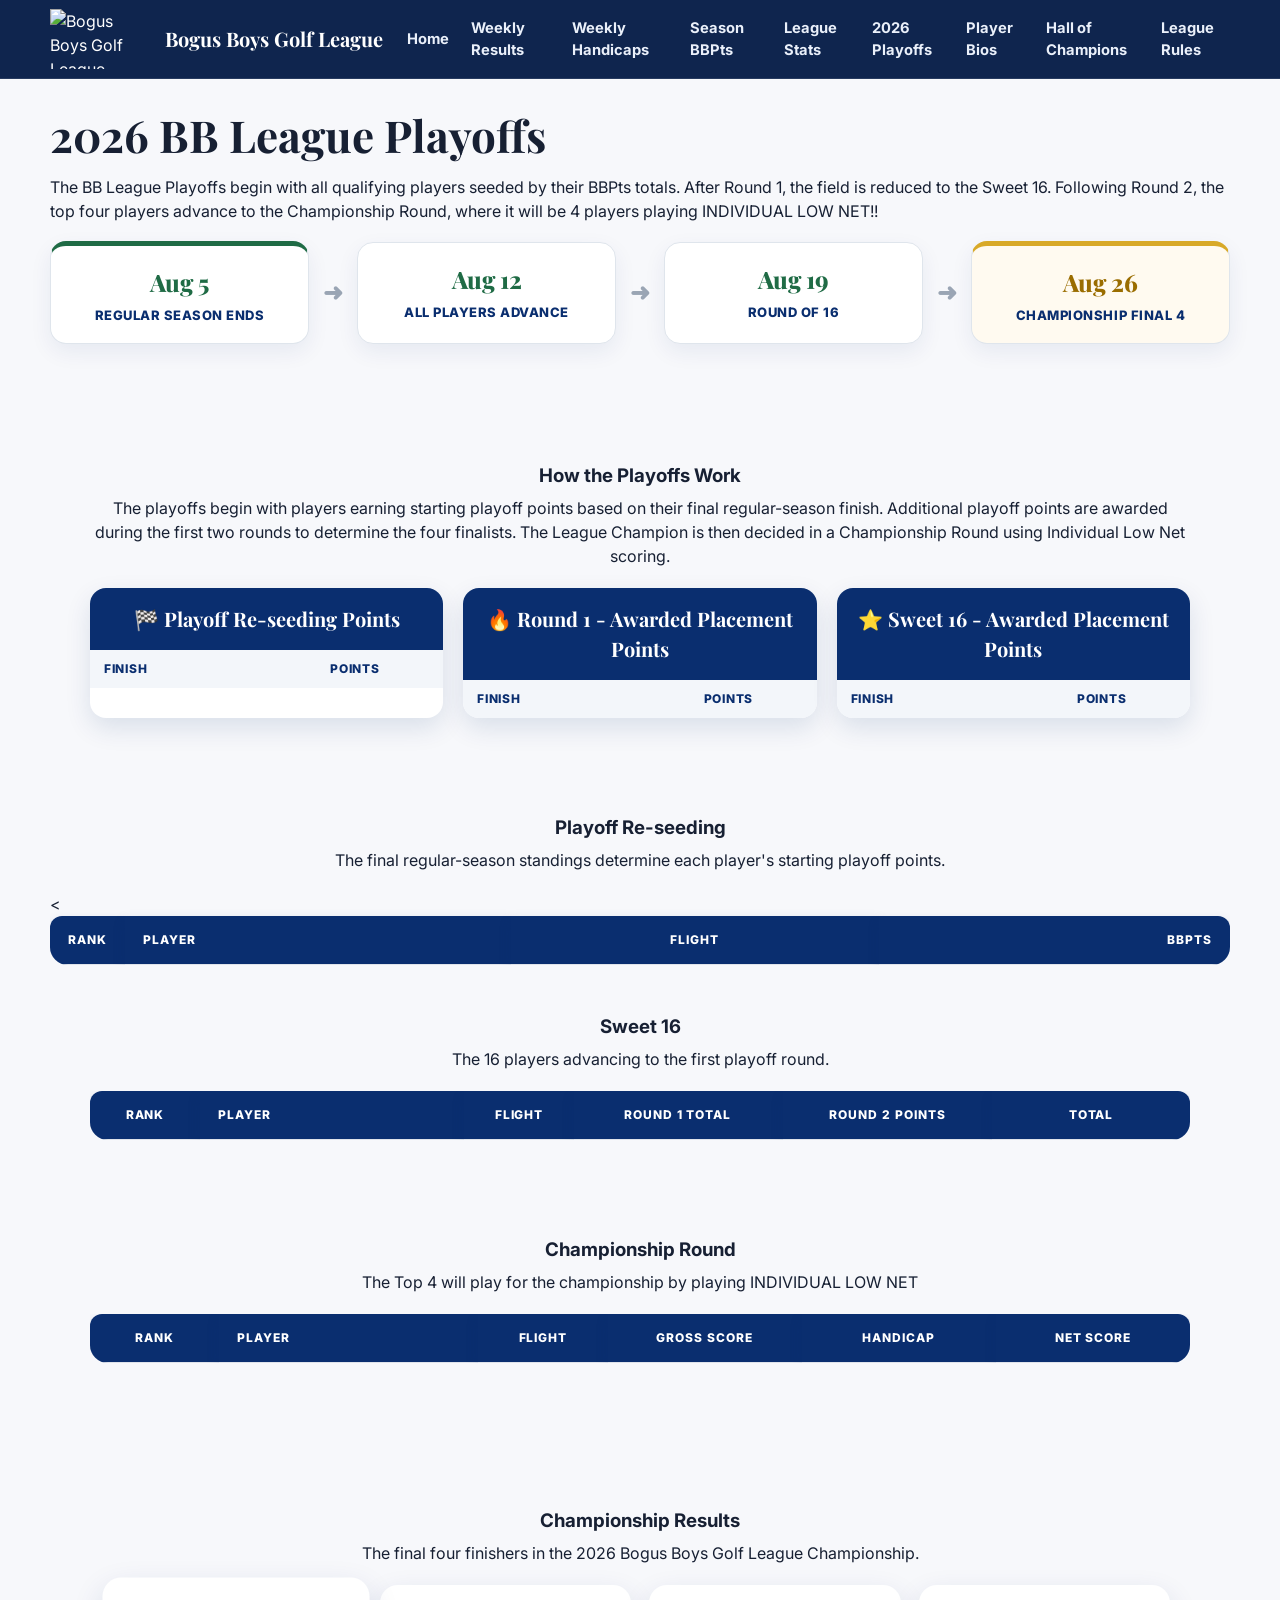
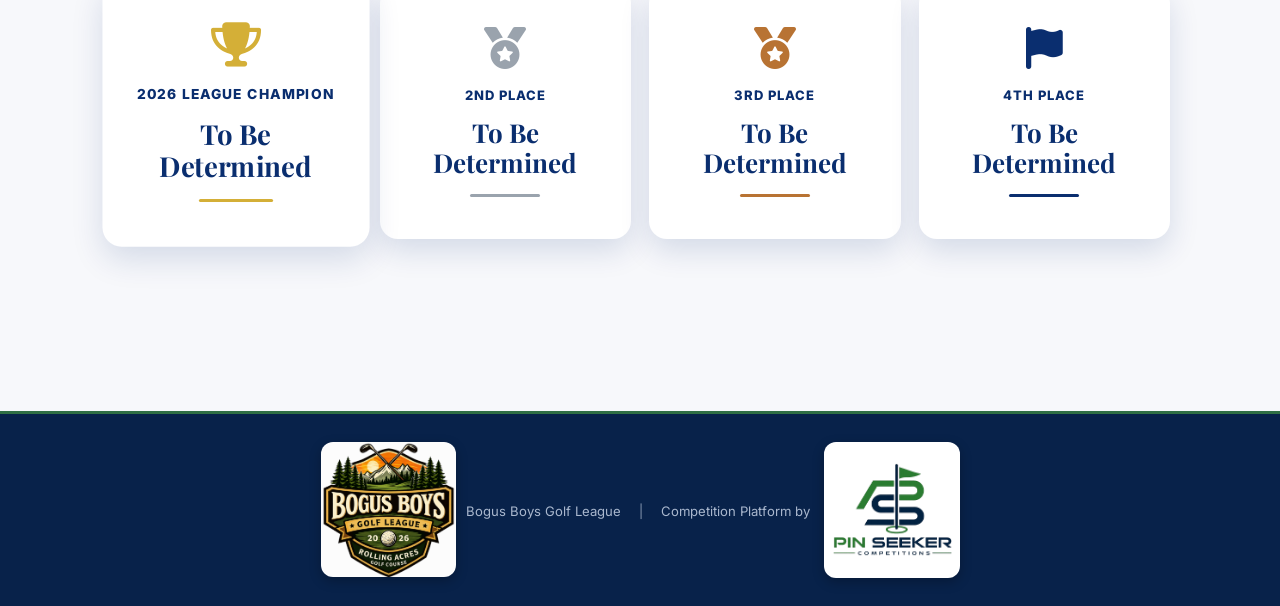
==== playoffs.html @ 564c4c6c "Playoffs page completed" ====
<!DOCTYPE html>
<html lang="en">
<head>
  <meta charset="UTF-8" />
  <meta name="viewport" content="width=device-width, initial-scale=1.0" />
  <meta name="description" content="Bogus Boys Golf League hub powered by Pin Seeker Competitions." />
  <title>Standings | Bogus Boys Golf League</title>
  <link rel="preconnect" href="https://fonts.googleapis.com">
  <link rel="preconnect" href="https://fonts.gstatic.com" crossorigin>
  <link href="https://fonts.googleapis.com/css2?family=Playfair+Display:wght@600;700;800&family=Inter:wght@400;500;600;700;800&display=swap" rel="stylesheet">
  <link rel="stylesheet" href="css/styles.css" />
  <link rel="stylesheet"
href="https://cdnjs.cloudflare.com/ajax/libs/font-awesome/6.7.2/css/all.min.css">
</head>
<body class="playoffs-page">
  <header class="site-header">
    <div class="container header-inner">
      <a class="brand" href="index.html" aria-label="Bogus Boys Golf League home">
  <img src="Images/bb-league-logo.png"
       alt="Bogus Boys Golf League"
       class="brand-logo">

  <span class="brand-name">Bogus Boys Golf League</span>
</a>

      <button class="nav-toggle" id="navToggle" aria-label="Open navigation" aria-expanded="false">
        <span></span><span></span><span></span>
      </button>

       <nav class="main-nav" id="mainNav">
    <a href="index.html">Home</a>
    <a href="weekly-results.html">Weekly Results</a>
    <a href="handicaps.html">Weekly Handicaps</a>
    <a href="standings.html">Season BBPts</a>
    <a href="money-holes.html">League Stats</a>
    <a href="playoffs.html"class="active">2026 Playoffs</a> 
     <a href="players.html">Player Bios</a> 
<a href="hall-of-champions.html">Hall of Champions</a>
<a href="rules.html">League Rules</a>
    
</nav>
    </div>
  </header>

  <main>
    
    <section class="section standings-page" id="standings">
      <div class="container">
        <div class="standings-intro">

    
    <div class="section-heading">
        <div>
            <h2>2026 BB League Playoffs</h2>
<p>
    The BB League Playoffs begin with all qualifying players seeded by their BBPts totals.
    After Round 1, the field is reduced to the Sweet 16. Following Round 2, the top four
    players advance to the Championship Round, where it will be 4 players playing INDIVIDUAL LOW NET!!
</p>
            <div class="playoff-timeline">

    <div class="timeline-step completed">
        <div class="timeline-date">Aug 5</div>
        <div class="timeline-title">Regular Season Ends</div>
    </div>

    <div class="timeline-arrow">➜</div>

    <div class="timeline-step">
        <div class="timeline-date">Aug 12</div>
        <div class="timeline-title">All Players Advance</div>
    </div>

    <div class="timeline-arrow">➜</div>

    <div class="timeline-step">
        <div class="timeline-date">Aug 19</div>
        <div class="timeline-title">Round of 16</div>
    </div>

    <div class="timeline-arrow">➜</div>

    <div class="timeline-step championship">
        <div class="timeline-date">Aug 26</div>
        <div class="timeline-title">Championship Final 4</div>
    </div>

</div>
        </div>


</div>

<div class="standings-summary">

</div>
<section class="section playoff-points-section">
    <div class="section-heading centered-heading">
        <h3>How the Playoffs Work</h3>
<p>
The playoffs begin with players earning starting playoff points based on their final regular-season finish. Additional playoff points are awarded during the first two rounds to determine the four finalists. The League Champion is then decided in a Championship Round using Individual Low Net scoring.
</p>
    </div>

    <div class="playoff-points-grid">

        <div class="playoff-points-card">
           <h4>🏁 Playoff Re-seeding Points</h4>

            <div class="playoff-points-list">
    <div class="playoff-points-list-head">
        <span>Finish</span>
        <span>Points</span>
    </div>

    <div id="reseedPointsTable" class="playoff-points-list-body"></div>
</div>
        </div>

        <div class="playoff-points-card">
            <h4>🔥 Round 1 - Awarded Placement Points</h4>

            <div class="playoff-points-list">
    <div class="playoff-points-list-head">
        <span>Finish</span>
        <span>Points</span>
    </div>

    <div id="round1PointsTable" class="playoff-points-list-body"></div>
</div>
        </div>

        <div class="playoff-points-card">
            <h4>⭐ Sweet 16 - Awarded Placement Points</h4>

            <div class="playoff-points-list">
    <div class="playoff-points-list-head">
        <span>Finish</span>
        <span>Points</span>
    </div>

    <div id="round2PointsTable" class="playoff-points-list-body"></div>
</div>
        </div>

    </div>
</section>
<div class="section-heading centered-heading">
    <h3>Playoff Re-seeding</h3>
    <p>The final regular-season standings determine each player's starting playoff points.</p>
</div>

<div class="standings-panel">
    <div class="table-wrap">
        <table>
            <thead>
                <<tr>
    <th>Rank</th>
    <th>Player</th>
    <th>Flight</th>
    <th class="text-right">BBPts</th>
</tr>
            </thead>
            <tbody id="playoffSeedingTable"></tbody>
        </table>
    </div>
</div>



<section class="section playoff-round">
    <div class="section-heading centered-heading">
        <h3>Sweet 16</h3>
    <p>The 16 players advancing to the first playoff round.</p>
</div>

    <div class="standings-panel">
    <div class="table-wrap">
        <table class="sweet16-table">
    <colgroup>
        <col class="sweet-rank">
        <col class="sweet-player">
        <col class="sweet-flight">
        <col class="sweet-round1">
        <col class="sweet-round2">
        <col class="sweet-total">
    </colgroup>

    <thead>
        <tr>
            <th>Rank</th>
            <th>Player</th>
            <th>Flight</th>
            <th>Round 1 Total</th>
            <th>Round 2 Points</th>
            <th>Total</th>
        </tr>
    </thead>

    <tbody id="top16Table"></tbody>
</table>
    </div>
</div>
</section>

<section class="section playoff-round">
    <div class="section-heading centered-heading">
        <h3>Championship Round</h3>
        <p>The Top 4 will play for the championship by playing INDIVIDUAL LOW NET</p>
    </div>

    <div class="standings-panel">
        <div class="table-wrap">
            <table class="championship-table">
    <colgroup>
        <col class="champ-rank">
        <col class="champ-player">
        <col class="champ-flight">
        <col class="champ-gross">
        <col class="champ-handicap">
        <col class="champ-net">
    </colgroup>

    <thead>
        <tr>
            <th>Rank</th>
            <th>Player</th>
            <th>Flight</th>
            <th>Gross Score</th>
            <th>Handicap</th>
            <th>Net Score</th>
        </tr>
    </thead>

    <tbody id="championshipTable"></tbody>
</table>
        </div>
    </div>
</section>
<section class="section playoff-round">
    <div class="section-heading">

<section class="section playoff-round">
    <div class="section-heading centered-heading">
        <h3>Championship Results</h3>
        <p>The final four finishers in the 2026 Bogus Boys Golf League Championship.</p>
    </div>

    <div class="championship-results-grid">

        <div class="placement-card placement-champion">
            <div class="placement-icon">
                <i class="fa-solid fa-trophy"></i>
            </div>

            <div class="placement-label">
                2026 League Champion
            </div>

            <div class="placement-name" id="playoffChampionName">
                To Be Determined
            </div>

            <div class="placement-line"></div>
        </div>

        <div class="placement-card placement-second">
            <div class="placement-icon">
                <i class="fa-solid fa-medal"></i>
            </div>

            <div class="placement-label">
                2nd Place
            </div>

            <div class="placement-name" id="playoffSecondName">
                To Be Determined
            </div>

            <div class="placement-line"></div>
        </div>

        <div class="placement-card placement-third">
            <div class="placement-icon">
                <i class="fa-solid fa-medal"></i>
            </div>

            <div class="placement-label">
                3rd Place
            </div>

            <div class="placement-name" id="playoffThirdName">
                To Be Determined
            </div>

            <div class="placement-line"></div>
        </div>

        <div class="placement-card placement-fourth">
            <div class="placement-icon">
                <i class="fa-solid fa-flag"></i>
            </div>

            <div class="placement-label">
                4th Place
            </div>

            <div class="placement-name" id="playoffFourthName">
                To Be Determined
            </div>

            <div class="placement-line"></div>
        </div>

    </div>
</section>
</section>
    </main>
    
<footer class="site-footer">
    <div class="container footer-inner">

        <div class="footer-center">

            <img src="images/bb-league-logo.png"
                 alt="Bogus Boys Golf League"
                 class="footer-logo">

            <span class="footer-league-name">
    Bogus Boys Golf League
</span>

<span class="footer-separator">|</span>

<span class="footer-divider">
    Competition Platform by
</span>

            <div class="footer-psc-badge">
    <img src="images/psc-logo1.png"
         alt="Pin Seeker Competitions"
         class="footer-psc-logo">
</div>

        </div>

    </div>
</footer>

  <script src="js/config.js"></script>
  <script src="js/app.js"></script>
</body>
</html>
---- css/styles.css ----
:root{
  --navy:#0A2E6F;
  --navy-dark:#061d47;
  --green:#2f6f44;
  --green-light:#dfeee4;
  --cream:#f5f2e9;
  --white:#ffffff;
  --text:#172033;
  --muted:#6d7482;
  --line:#dfe3ea;
  --shadow:0 18px 45px rgba(6,29,71,.12);
  --radius:18px;
}

*{box-sizing:border-box}
html{scroll-behavior:smooth}
body{
  margin:0;
  font-family:"Inter",sans-serif;
  color:var(--text);
  background:#f7f8fb;
  line-height:1.5;
}
a{text-decoration:none;color:inherit}
button{font:inherit}
.container{width:min(1180px,calc(100% - 36px));margin:0 auto}

.site-header{
  position:sticky;
  top:0;
  z-index:1000;
  background:rgba(6,29,71,.96);
  backdrop-filter:blur(12px);
  color:white;
  border-bottom:1px solid rgba(255,255,255,.1);
}
.header-inner{
  min-height:78px;
  display:flex;
  align-items:center;
  justify-content:space-between;
  gap:24px;
}
.brand{display:flex;align-items:center;gap:13px}
.brand-mark{
  width:48px;height:48px;border-radius:50%;
  display:grid;place-items:center;
  background:var(--green);
  border:2px solid rgba(255,255,255,.7);
  font-family:"Playfair Display",serif;
  font-weight:800;
  letter-spacing:.5px;
}
.brand-kicker,.brand-name{display:block}
.brand-kicker{font-size:.68rem;text-transform:uppercase;letter-spacing:.14em;color:#c9d4e7}
.brand-name{font-family:"Playfair Display",serif;font-size:1.2rem;font-weight:800}
.main-nav{display:flex;align-items:center;gap:22px;font-size:.92rem;font-weight:700}
.main-nav a{color:#eaf0fa;transition:.2s}
.main-nav a:hover{color:#8fc49e}
.nav-toggle{display:none;background:none;border:0;padding:8px}
.nav-toggle span{display:block;width:26px;height:2px;background:white;margin:5px 0}

.hero{
  color:white;
  background:
    radial-gradient(circle at top right, rgba(47,111,68,.45), transparent 34%),
    linear-gradient(135deg,var(--navy-dark),var(--navy));
  padding:55px 0 45px;
}
.hero-grid{
    display:flex;
    justify-content:center;
    align-items:center;
}

.hero-grid > *{
    width:100%;
    max-width:1200px;
}

.eyebrow{
  display:inline-block;
  color:#4d8a61;
  font-size:.76rem;
  text-transform:uppercase;
  letter-spacing:.16em;
  font-weight:800;
  margin-bottom:10px;
}
.hero .eyebrow{color:#a7d3b3}
.hero h1,.section-heading h2,.story-grid h2{
  font-family:"Playfair Display",serif;
  margin:0;
  line-height:1.06;
}
.hero h1{
    font-size:clamp(2.7rem,5vw,5rem);
    max-width:none;
    text-align:center;
}
.hero-subtitle{
    margin-top:12px;
    font-size:1.3rem;
    font-weight:500;
    color:rgba(255,255,255,.9);
}
.hero-copy{
    font-size:1.08rem;
    color:#dfe7f4;
    max-width:none;
width:100%;
    margin:24px auto 30px;
    text-align:center;
}
.hero-actions{display:flex;gap:14px;flex-wrap:wrap}
.btn{
  display:inline-flex;align-items:center;justify-content:center;
  min-height:48px;padding:0 22px;border-radius:999px;
  font-weight:800;
}
.btn-primary{background:var(--green);color:white}
.btn-secondary{border:1px solid rgba(255,255,255,.35);color:white}

.next-event-card{
  background:white;
  color:var(--text);
  padding:28px;
  border-radius:var(--radius);
  box-shadow:var(--shadow);
}
.card-label{font-size:.73rem;text-transform:uppercase;letter-spacing:.14em;color:var(--green);font-weight:800}
.next-event-card h2{font-family:"Playfair Display",serif;font-size:1.8rem;margin:8px 0 20px}
.event-meta{display:grid;grid-template-columns:repeat(3,1fr);gap:12px}
.event-meta div{padding:13px;border-radius:12px;background:#f3f6fa}
.event-meta span,.event-meta strong{display:block}
.event-meta span{font-size:.7rem;text-transform:uppercase;color:var(--muted);letter-spacing:.08em}
.event-meta strong{font-size:.95rem;margin-top:4px}
.countdown{margin-top:18px;padding-top:18px;border-top:1px solid var(--line);color:var(--muted);font-size:.9rem}

.quick-links{margin-top:-30px;position:relative;z-index:2}
.quick-grid{display:grid;grid-template-columns:repeat(4,1fr);gap:18px}
.quick-card{
  background:white;padding:24px;border-radius:16px;box-shadow:var(--shadow);
  border:1px solid #eef1f5;transition:.2s
}
.quick-card:hover{transform:translateY(-4px)}
.quick-number{color:var(--green);font-weight:800;font-size:.76rem;letter-spacing:.12em}
.quick-card h3{font-family:"Playfair Display",serif;font-size:1.35rem;margin:8px 0}
.quick-card p{color:var(--muted);font-size:.9rem;margin:0}

.section{padding:48px 0}
.section.alt{background:var(--cream)}
.section-heading{
  display:flex;justify-content:space-between;align-items:flex-end;
  gap:24px;margin-bottom:24px
}
.section-heading h2,.story-grid h2{
    font-size:2.75rem;
    line-height:1.1;
    margin:8px 0 0;
}
.status-pill{
  display:inline-flex;padding:8px 12px;border-radius:999px;
  background:var(--green-light);color:var(--green);
  font-size:.75rem;font-weight:800;text-transform:uppercase;letter-spacing:.07em
}
.panel{
  background:white;border-radius:var(--radius);box-shadow:var(--shadow);
  border:1px solid #ebedf2;overflow:hidden
}
.table-wrap{overflow-x:auto}
table{width:100%;border-collapse:collapse;min-width:650px}
th,td{padding:16px 18px;text-align:left;border-bottom:1px solid var(--line)}
th{font-size:.72rem;text-transform:uppercase;letter-spacing:.1em;color:var(--muted);background:#f7f9fc}
td{font-size:.94rem}
tbody tr:last-child td{border-bottom:0}
.badge{display:inline-flex;padding:6px 9px;border-radius:999px;font-size:.72rem;font-weight:800}
.badge.yes{background:#e2f2e7;color:#23663a}
.badge.no{background:#f6e7e7;color:#a23b3b}
.badge.waiting{background:#f4efd9;color:#8a6b10}

.pairings-grid{display:grid;grid-template-columns:repeat(3,1fr);gap:20px}
.pairing-card{
  background:white;padding:22px;border-radius:16px;box-shadow:var(--shadow);
  border-top:5px solid var(--navy)
}
.pairing-card h3{
    font-family:"Playfair Display",serif;
    margin:0 0 16px;
    font-size:1.35rem;
    color:var(--green);
    padding-bottom:10px;
    border-bottom:3px solid var(--green);
}
.player-list{list-style:none;padding:0;margin:0}
.player-list li{
    padding:12px 0;
    border-bottom:1px solid var(--line);
    display:flex;
    justify-content:space-between;
    align-items:center;
    gap:16px;
}
.player-list li:last-child{border-bottom:0}
.player-list span{color:var(--muted);font-size:.83rem}

.results-grid{
    display:grid;
    grid-template-columns:repeat(2, minmax(0, 1fr));
    gap:24px;
    width:100%;
}
.result-card{background:white;padding:22px;width:100%;border-radius:16px;border:1px solid #ebedf2;box-shadow:var(--shadow)}
.result-type{
    display:inline-block;
    font-size:1rem;
    text-transform:uppercase;
    letter-spacing:.08em;
    color:var(--green);
    font-weight:800;
    margin-bottom:18px;
    position:relative;
}

.result-type::after{
    content:"";
    display:block;
    width:55px;
    height:3px;
    background:var(--green);
    border-radius:2px;
    margin-top:8px;
}
.result-card h3{font-family:"Playfair Display",serif;margin:9px 0 6px;font-size:1.4rem}
.result-card p{margin:0;color:var(--muted);font-size:.9rem}

.tabs{display:flex;gap:8px;flex-wrap:wrap}
.tab{
  border:1px solid var(--line);background:white;border-radius:999px;
  padding:9px 14px;font-size:.8rem;font-weight:800;cursor:pointer
}
.tab.active{background:var(--navy);color:white;border-color:var(--navy)}

.stats-grid{display:grid;grid-template-columns:repeat(4,1fr);gap:18px}
.stat-card{
  background:white;padding:22px;border-radius:16px;box-shadow:var(--shadow);
  border:1px solid #ebedf2
}
.stat-card span{font-size:.72rem;text-transform:uppercase;letter-spacing:.1em;color:var(--muted);font-weight:800}
.stat-card strong{display:block;font-family:"Playfair Display",serif;font-size:2rem;color:var(--navy);margin:8px 0 4px}
.stat-card p{margin:0;color:var(--muted);font-size:.86rem}

.league-story{
    padding:100px 0;
    background:linear-gradient(135deg,var(--navy-dark),var(--navy));
    color:white;
    border-top:1px solid rgba(255,255,255,.08);
    border-bottom:1px solid rgba(255,255,255,.08);
}

.story-grid{
    display:grid;
    grid-template-columns:1fr 1fr;
    gap:100px;
    align-items:start;
}
.story-grid .eyebrow{
    color:#a7d3b3;
    text-transform:uppercase;
    letter-spacing:.18em;
    font-size:.8rem;
    font-weight:700;
}
.story-heading{
    max-width:450px;
}
.story-heading{
    max-width:450px;
    border-left:4px solid var(--green);
    padding-left:24px;
}
.story-grid p{
    font-size:1.15rem;
    line-height:2;
    color:#eef4fb;
    margin:0;
    max-width:600px;
    padding:24px 0;
}

.site-footer{background:#04132f;color:white;padding:28px 0}
.footer-inner{display:flex;justify-content:space-between;gap:24px;align-items:center}
.footer-inner strong,.footer-inner span{display:block}
.footer-inner span{color:#aab8ce;font-size:.82rem;margin-top:4px}
.footer-tagline{color:#a7d3b3;font-weight:700}

@media (max-width:980px){
  .hero-grid,.story-grid{grid-template-columns:1fr}
  .quick-grid,.results-grid,.stats-grid{grid-template-columns:repeat(2,1fr)}
  .pairings-grid{grid-template-columns:repeat(2,1fr)}
  .main-nav{
    display:none;position:absolute;left:0;right:0;top:78px;
    background:var(--navy-dark);padding:18px 24px;flex-direction:column;align-items:flex-start
  }
  .main-nav.open{display:flex}
  .nav-toggle{display:block}
}
@media (max-width:640px){
  .container{width:min(100% - 24px,1180px)}
  .brand-kicker{display:none}
  .brand-name{font-size:1rem}
  .hero{padding:50px 0 64px}
  .hero h1{font-size:2.7rem}
  .event-meta{grid-template-columns:1fr}
  .quick-grid,.results-grid,.stats-grid,.pairings-grid{grid-template-columns:1fr}
  .section{padding:62px 0}
  .section-heading{align-items:flex-start;flex-direction:column}
  .footer-inner{flex-direction:column;align-items:flex-start}
}
/* ==========================
   League Feed
========================== */

.league-feed{
    padding:70px 0;
}
.league-feed .section-heading{
    display:flex;
    flex-direction:column;
    align-items:flex-start;
    justify-content:flex-start;
    text-align:left;
    margin-bottom:32px;
}

.league-feed .section-heading p{
    margin-top:6px;
}

.feed-list{
    display:flex;
    flex-direction:column;
    gap:20px;
}

.feed-item{
    background:var(--surface);
    border:1px solid var(--border);
    border-radius:16px;
    padding:24px;
    box-shadow:0 8px 24px rgba(0,0,0,.08);
}

.feed-date{
    display:inline-block;
    font-size:.85rem;
    font-weight:700;
    color:var(--green);
    margin-bottom:8px;
}

.feed-item h3{
    margin-bottom:10px;
}
/* ==========================
   This Week Dashboard
========================== */

.week-dashboard{
    padding:70px 0;
}

.week-grid{
    display:grid;
    grid-template-columns:repeat(3,1fr);
    gap:30px;
}
@media (max-width:768px){

    .week-grid{
        grid-template-columns:repeat(2,1fr);
        gap:16px;
    }

}
.week-card{
    background:var(--surface);
    border:1px solid var(--border);
    border-radius:16px;
    padding:34px 30px;
    min-height:220px;
    box-shadow:0 8px 24px rgba(0,0,0,.08);
    transition:.2s ease;
}

.week-card:hover{
    transform:translateY(-4px);
}

.week-label{
    display:inline-block;
    color:var(--green);
    font-size:1.15rem;
    font-weight:800;
    text-transform:uppercase;
    letter-spacing:.08em;
    margin-bottom:18px;
    position:relative;
}

.week-label::after{
    content:"";
    display:block;
    width:55px;
    height:3px;
    background:var(--green);
    border-radius:2px;
    margin-top:8px;
}

.week-card h3{
    margin:0 0 10px;
    font-size:1.1rem;
    font-weight:700;
    line-height:1.4;
}

.week-card p{
    margin:0;
    font-size:1.15rem;
    font-weight:600;
    line-height:1.5;
    color:var(--text);
}
/* ==========================
   PLAYERS PAGE
========================== */

.player-grid{
    display:grid;
    grid-template-columns:repeat(auto-fit,minmax(280px,1fr));
    gap:24px;
    margin-top:40px;
}

.player-card{
    background:#fff;
    border-radius:14px;
    padding:24px;
    border:1px solid #dfe5ef;
    box-shadow:0 6px 18px rgba(0,0,0,.08);
    transition:.2s ease;
}

.player-card:hover{
    transform:translateY(-4px);
    box-shadow:0 10px 24px rgba(0,0,0,.12);
}

.player-card h3{
    margin-bottom:14px;
}

.player-card p{
    margin:8px 0;
}
/* ==========================
   MONEY HOLES PAGE
========================== */

.flight-payouts{
    display:grid;
    grid-template-columns:repeat(auto-fit,minmax(260px,1fr));
    gap:20px;
    margin:32px 0;
}

.flight-payout-card{
    background:#fff;
    border:1px solid #dfe5ef;
    border-left:6px solid var(--green);
    border-radius:14px;
    padding:22px;
    box-shadow:0 6px 18px rgba(0,0,0,.08);
}

.flight-payout-card h3{
    margin:0 0 12px;
}

.flight-payout-card p{
    margin:8px 0;
}
/* ==========================
   LEAGUE APP LAYOUT
========================== */

#money-holes{
    max-width:1100px;
    margin:0 auto;
    padding:56px 24px 72px;
}

#money-holes .section-heading{
    display:block;
    text-align:center;
    margin-bottom:32px;
}

#money-holes .section-heading .eyebrow{
    margin-bottom:8px;
}

#money-holes .section-heading h1,
#money-holes .section-heading h2{
    margin:0 0 10px;
}

#currentCourseName{
    margin:0;
    font-size:18px;
}

.flight-payouts{
    display:grid;
    grid-template-columns:repeat(2,1fr);
    gap:20px;
    margin:32px 0 48px;
}

.flight-payout-card{
    background:#fff;
    border:1px solid #dfe5ef;
    border-top:5px solid var(--green);
    border-radius:14px;
    padding:24px;
    box-shadow:0 8px 22px rgba(0,0,0,.08);
}

.current-money-holes{
    margin-bottom:40px;
}

.current-money-holes .section-heading{
    text-align:left;
    margin-bottom:20px;
}

.money-hole-grid{
    display:grid;
    grid-template-columns:repeat(2,1fr);
    gap:20px;
}

.money-hole-card{
    background:#fff;
    border:1px solid #dfe5ef;
    border-radius:14px;
    padding:28px;
    box-shadow:0 8px 22px rgba(0,0,0,.08);
}

.hole-number{
    display:block;
    color:var(--green);
    font-weight:800;
    margin-bottom:8px;
    text-transform:uppercase;
    letter-spacing:.08em;
}

.money-hole-card strong{
    font-size:22px;
}

.money-hole-rules{
    background:#fff;
    border:1px solid #dfe5ef;
    border-radius:14px;
    padding:28px;
    box-shadow:0 8px 22px rgba(0,0,0,.08);
}

.money-hole-rules h3{
    margin-top:0;
}

.money-hole-rules li{
    margin:10px 0;
}

@media(max-width:700px){
    .flight-payouts,
    .money-hole-grid{
        grid-template-columns:1fr;
    }
}
.league-story .story-grid {
  display: block;
}

.league-story .story-grid > div,
.league-story .story-grid > p {
  width: 100%;
  max-width: none;
}

.league-story .story-grid > p {
  margin-top: 18px;
}
.quick-links {
  padding: 70px 0;
}

.quick-links-grid {
  display: grid;
  grid-template-columns: repeat(3, 1fr);
  gap: 20px;
  margin-top: 32px;
}

.quick-link-card {
  display: block;
  padding: 28px;
  background: #ffffff;
  border: 1px solid #d9dee8;
  border-radius: 12px;
  text-decoration: none;
  color: inherit;
  transition: transform 0.2s ease, box-shadow 0.2s ease;
}

.quick-link-card:hover {
  transform: translateY(-4px);
  box-shadow: 0 10px 24px rgba(0, 0, 0, 0.1);
}

.quick-link-card h3 {
  margin: 0 0 10px;
}

.quick-link-card p {
  margin: 0;
}

@media (max-width: 900px) {
  .quick-links-grid {
    grid-template-columns: repeat(2, 1fr);
  }
}

@media (max-width: 600px) {
  .quick-links-grid {
    grid-template-columns: 1fr;
  }
}
.brand-logo {
    height: 60px;
    width: auto;
    display: block;
}
.brand {
  display: flex;
  align-items: center;
  gap: 14px;
  text-decoration: none;
}

.brand-name {
  color: #ffffff;
  font-size: 20px;
  font-weight: 700;
  white-space: nowrap;
}
.site-footer {
    background: #08224a;
    border-top: 3px solid var(--green);
    padding: 28px 0;
}

.footer-inner {
    display: flex;
    justify-content: center;
    align-items: center;
}

.footer-center {
    display: flex;
    align-items: center;
    justify-content: center;
    gap: 14px;
}

.footer-logo {
    height: 135px;
    width: auto;
    border-radius: 12px;
    box-shadow: 0 4px 12px rgba(0,0,0,.25);
    display: block;
}


.footer-league-name,
.footer-divider {
    color: rgba(255,255,255,.85);
}
.footer-separator {
    color: rgba(255,255,255,.45);
    font-size: 26px;
    font-weight: 300;
}
.footer-logo {
    margin-right: -4px;
}

.footer-league-name {
    margin-right: 4px;
}

.footer-divider {
    margin-left: 4px;
    margin-right: 4px;
}

.footer-psc-badge {
    margin-left: -4px;
}

/* PSC badge */

.footer-psc-badge {
    background: #ffffff;
    border-radius: 12px;
    padding: 8px;
    display: flex;
    align-items: center;
    justify-content: center;
    box-shadow: 0 4px 12px rgba(0,0,0,.25);
}

.footer-psc-logo {
    height: 120px;
    width: 120px;
    object-fit: contain;
    display: block;
}
.standings-page{
    min-height:calc(100vh - 160px);
}
.page-hero{
    padding:48px 0 32px;
    text-align:center;
}

.page-hero h1{
    margin:8px 0 14px;
}

.page-hero p{
    max-width:700px;
    margin:0 auto;
    color:var(--muted);
}
.standings-panel .panel-header{
    padding:18px 28px 12px;
    border-bottom:1px solid var(--line);
}

.standings-panel .panel-header h3{
    margin:0 0 6px;
    color:var(--green);
    font-size:1.35rem;
}

.standings-panel .panel-header p{
    margin:0;
    color:var(--muted);
}
.standings-page{
    padding-top:24px;
}
.standings-intro{
    margin-bottom:28px;
}

.standings-intro .section-intro{
    margin:0 0 20px;
}

.standings-intro .section-heading{
    margin-bottom:0;
}
.standings-panel thead th{
    text-transform:uppercase;
    letter-spacing:.08em;
    font-size:.78rem;
}
.standings-panel tbody td:last-child{
    text-align:right;
    font-weight:700;
    color:var(--green);
}
.standings-panel th:nth-child(3),
.standings-panel td:nth-child(3){
    text-align:center;
}

.standings-panel th:nth-child(4),
.standings-panel td:nth-child(4){
    text-align:right;
}
.standings-panel th:first-child,
.standings-panel td:first-child{
    width:60px;
    text-align:center;
}

.standings-panel tbody td:first-child{
    font-weight:700;
}
.standings-panel tbody td:nth-child(2){
    font-weight:600;
}
.standings-panel tbody tr{
    transition:background-color .2s ease;
}

.standings-panel tbody tr:hover{
    background:rgba(10,46,111,.05);
}
.flight-pill{
    display:inline-flex;
    align-items:center;
    justify-content:center;
    min-width:28px;
    height:28px;
    padding:0 10px;
    border-radius:999px;
    background:rgba(10,46,111,.10);
    color:var(--navy);
    font-weight:700;
    font-size:.85rem;
}
.handicap-table th:nth-child(3),
.handicap-table td:nth-child(3),
.handicap-table th:nth-child(5),
.handicap-table td:nth-child(5){
    text-align:right;
}

.handicap-table tbody td:nth-child(3),
.handicap-table tbody td:nth-child(5){
    font-weight:700;
    color:var(--green);
}
.handicap-table th:nth-child(2),
.handicap-table td:nth-child(2){
    text-align:center;
}

.handicap-table th:nth-child(3),
.handicap-table td:nth-child(3){
    text-align:center;
}

.handicap-table th:nth-child(4),
.handicap-table td:nth-child(4){
    text-align:center;
}

.handicap-table th:nth-child(5),
.handicap-table td:nth-child(5){
    text-align:center;
}
.handicap-table tbody td:nth-child(3),
.handicap-table tbody td:nth-child(5){
    font-weight:700;
    color:var(--green);
}
.handicap-table tbody td:first-child{
    font-weight:600;
}
.handicaps-page{
    min-height:calc(100vh - 160px);
    padding-top:24px;
}
.handicaps-panel thead th{
    text-transform:uppercase;
    letter-spacing:.08em;
    font-size:.78rem;
}
.handicaps-panel th:nth-child(2),
.handicaps-panel td:nth-child(2){
    text-align:center;
}

.handicaps-panel th:nth-child(3),
.handicaps-panel td:nth-child(3){
    text-align:center;
}

.handicaps-panel th:nth-child(4),
.handicaps-panel td:nth-child(4){
    text-align:center;
}

.handicaps-panel th:nth-child(5),
.handicaps-panel td:nth-child(5){
    text-align:right;
}

.handicaps-panel tbody td:first-child{
    font-weight:600;
}

.handicaps-panel tbody td:nth-child(3),
.handicaps-panel tbody td:nth-child(5){
    font-weight:700;
    color:var(--green);
}
.handicaps-panel .panel-header{
    padding:18px 28px 12px;
}
.players-page .section-heading{
    display:block;
    width:min(1200px, calc(100% - 48px));
    margin:0 auto 28px;
}

.players-page .section-heading h2{
    margin:0 0 8px;
}

.players-page .section-intro{
    margin:0;
    max-width:760px;
}
.player-grid{
    display:grid;
    grid-template-columns:repeat(auto-fit, minmax(260px, 1fr));
    gap:22px;
    width:min(1200px, calc(100% - 48px));
    margin:0 auto;
}

.player-card{
    padding:24px;
    background:#fff;
    border:1px solid rgba(10,46,111,.12);
    border-radius:16px;
    box-shadow:0 8px 22px rgba(10,46,111,.08);
    transition:transform .2s ease, box-shadow .2s ease, border-color .2s ease;
    cursor:pointer;
}

.player-card:hover{
    transform:translateY(-6px);
    border-color:rgba(10,46,111,.28);
    box-shadow:0 18px 36px rgba(10,46,111,.16);
}

.player-card-header{
    display:flex;
    align-items:center;
    justify-content:space-between;
    gap:16px;
    padding-bottom:16px;
    margin-bottom:16px;
    border-bottom:1px solid rgba(10,46,111,.10);
}

.player-card h3{
    margin:0;
    color:var(--navy);
    font-size:1.25rem;
}

.player-card-stats{
    display:grid;
    gap:8px;
}

.player-stat{
    display:flex;
    align-items:center;
    justify-content:space-between;
}

.stat-label{
    color:#5d6675;
    font-size:.9rem;
    font-weight:600;
}

.stat-value{
    color:var(--green);
    font-size:1.1rem;
    font-weight:800;
}
.rules-page{
    min-height:calc(100vh - 160px);
    padding-top:24px;
}

.rules-card{
    width:min(1100px, calc(100% - 48px));
    margin:0 auto;
    padding:0;
    overflow:hidden;
}

.rule-item{
    display:grid;
    grid-template-columns:70px 1fr;
    gap:24px;
    padding:28px 32px;
    align-items:flex-start;
}

.rule-item:not(:last-child){
    border-bottom:1px solid rgba(10,46,111,.10);
}

.rule-number{
    font-size:2rem;
    font-weight:800;
    color:var(--green);
    line-height:1;
    text-align:center;
}

.rule-content h3{
    margin:0 0 8px;
    color:var(--navy);
    font-size:1.3rem;
}

.rule-content p{
    margin:0;
    line-height:1.75;
    color:#384252;
}

.rule-content strong{
    color:var(--green);
}
.rules-page .section-heading{
    display:flex;
    flex-direction:column;
    align-items:center;
    justify-content:center;
    width:min(1200px, calc(100% - 48px));
    margin:0 auto 40px;
    text-align:center;
}

.rules-page .section-heading h2{
    margin:0 0 8px;
}

.rules-page .section-intro{
    margin:0 auto;
    max-width:760px;
}
.money-hole-grid{
    display:grid;
    grid-template-columns:repeat(auto-fit, minmax(240px, 1fr));
    gap:20px;
    margin-top:24px;
}

.money-hole-card{
    background:#fff;
    border:1px solid rgba(10,46,111,.12);
    border-radius:16px;
    padding:24px;
    text-align:center;
    box-shadow:0 8px 22px rgba(10,46,111,.08);
    transition:transform .2s ease,
               box-shadow .2s ease,
               border-color .2s ease;
}

.money-hole-card:hover{
    transform:translateY(-5px);
    border-color:rgba(10,46,111,.28);
    box-shadow:0 16px 34px rgba(10,46,111,.15);
}

.hole-number{
    display:inline-block;
    margin-bottom:14px;
    padding:8px 18px;
    border-radius:999px;
    background:rgba(10,46,111,.08);
    color:var(--navy);
    font-weight:700;
    font-size:.95rem;
}

.money-hole-card strong{
    display:block;
    font-size:1.2rem;
    color:var(--green);
}
.player-of-the-year-page{
    width:min(1200px, calc(100% - 48px));
    margin:0 auto;
}

.player-of-the-year-page .section-heading{
    display:flex;
    flex-direction:column;
    align-items:center;
    justify-content:center;
    margin-bottom:36px;
    text-align:center;
}

.current-leader-card{
    margin-bottom:28px;
    padding:32px;
    text-align:center;
    border-top:5px solid var(--green);
}

.current-leader-card h3{
    margin:0 0 14px;
    color:var(--navy);
}

.current-leader-card h2{
    margin:0 0 8px;
    font-size:2rem;
    color:var(--navy);
}

.current-leader-card p{
    margin:0;
    font-size:1.15rem;
    font-weight:800;
    color:var(--green);
}

.poty-table th:nth-child(1),
.poty-table td:nth-child(1){
    width:110px;
    text-align:center;
    font-weight:800;
}

.poty-table th:nth-child(2),
.poty-table td:nth-child(2){
    text-align:left;
}

.poty-table th:nth-child(3),
.poty-table td:nth-child(3){
    width:150px;
    text-align:right;
    font-weight:800;
    color:var(--green);
}

.poty-table tbody tr:hover{
    background:rgba(10,46,111,.04);
}
.hall-of-champions-page{
    width:min(1200px, calc(100% - 48px));
    margin:0 auto;
}

.hall-of-champions-page .section-heading{
    display:flex;
    flex-direction:column;
    align-items:center;
    justify-content:center;
    text-align:center;
    margin-bottom:40px;
}

.champions-grid{
    display:grid;
    grid-template-columns:repeat(auto-fit, minmax(300px,1fr));
    gap:28px;
}

.champion-card{
    padding:30px;
    text-align:center;
    border-top:5px solid #d4af37;
    transition:transform .2s ease,
               box-shadow .2s ease;
}

.champion-card:hover{
    transform:translateY(-5px);
    box-shadow:0 14px 30px rgba(0,0,0,.12);
}

.champion-year{
    display:inline-block;
    padding:6px 16px;
    border-radius:999px;
    background:var(--navy);
    color:#fff;
    font-weight:700;
    margin-bottom:18px;
}

.champion-card h3{
    margin-bottom:14px;
    color:var(--navy);
}

.champion-name{
    font-size:1.3rem;
    font-weight:700;
    color:var(--green);
}
.league-feed-page{
    width:min(1200px, calc(100% - 48px));
    margin:0 auto;
}

.league-feed-page .section-heading{
    display:flex;
    flex-direction:column;
    align-items:center;
    justify-content:center;
    text-align:center;
    margin-bottom:40px;
}

.feed-container{
    display:flex;
    flex-direction:column;
    gap:24px;
}

.feed-post{
    padding:28px;
    border-left:6px solid var(--green);
    transition:transform .2s ease,
               box-shadow .2s ease;
}

.feed-post:hover{
    transform:translateY(-4px);
    box-shadow:0 14px 30px rgba(0,0,0,.10);
}

.feed-date{
    font-size:.85rem;
    font-weight:700;
    color:var(--green);
    text-transform:uppercase;
    margin-bottom:14px;
}

.feed-post h3{
    margin:0 0 12px;
    color:var(--navy);
}

.feed-post p{
    margin:0;
    line-height:1.7;
    color:#555;
}
.hero h1 span{
    display:block;
}

.hero h1 span:first-child{
    white-space:nowrap;
}
.results-subheading{
    display:flex;
    flex-direction:column;
    align-items:flex-start;
    text-align:left;
    margin:48px 0 24px;
}
.result-note{
    margin-top:4px;
    margin-bottom:14px;
    font-size:.85rem;
    font-style:italic;
    color:#666;
    min-height:18px;
}
.result-prize{
    margin:2px 0 8px;
    font-size:1rem;
    font-weight:700;
    color:var(--green);
}
.result-place{
    margin:18px 0 6px;
    font-size:.85rem;
    font-weight:600;
    color:#666;
}
.result-card h3{
    margin:0;
    font-size:1.6rem;
    line-height:1.2;
}
.results-grid{
    display:grid;
    grid-template-columns:repeat(2, minmax(0, 1fr));
    gap:24px;
    width:100%;
}

.results-grid:has(.week-selector){
    grid-template-columns:minmax(320px,500px);
    justify-content:center;
}
.league-week-heading{
    align-items:flex-start;
    text-align:left;
}

.league-week-card{
    width:100%;
    text-align:center;
    margin-bottom:48px;
}

.week-selector{
    display:block;
    width:min(100%,520px);
    margin:0 auto;
    padding:14px 16px;
    font:inherit;
    border:1px solid #d6d6d6;
    border-radius:8px;
    background:#fff;
}
.weekly-results-summary{
    padding:32px 40px;
    text-align: center;
    max-width: 700px;
margin: 0 auto;
}
.leaderboard-table{
    width:100%;
    border-collapse:collapse;
}

.leaderboard-table th,
.leaderboard-table td{
    padding:14px 16px;
    text-align:left;
    border-bottom:1px solid #e4e7eb;
}

.leaderboard-table th{
    font-size:.8rem;
    font-weight:800;
    text-transform:uppercase;
    letter-spacing:.06em;
    color:var(--green);
}

.leaderboard-table tbody tr:last-child td{
    border-bottom:none;
}
/* =========================
   LEAGUE STATS TABLE
========================= */

.league-stats-page .table-wrap {
    overflow-x: auto;
}

.league-stats-page table {
    width: 100%;
    min-width: 1100px;
    table-layout: fixed;
    border-collapse: collapse;
}

.league-stats-page th,
.league-stats-page td {
    padding: 14px 10px;
    text-align: center;
    vertical-align: middle;
}

.league-stats-page th {
    font-size: 12px;
    line-height: 1.35;
    letter-spacing: 1px;
}

.league-stats-page th:first-child,
.league-stats-page td:first-child {
    width: 105px;
    min-width: 105px;
    text-align: left;
    white-space: nowrap;
    padding-left: 20px;
}

.league-stats-page th:nth-child(2),
.league-stats-page td:nth-child(2) {
    width: 90px;
}

.league-stats-page th:nth-child(3),
.league-stats-page td:nth-child(3) {
    width: 105px;
}

.league-stats-page th:nth-child(4),
.league-stats-page td:nth-child(4),
.league-stats-page th:nth-child(5),
.league-stats-page td:nth-child(5),
.league-stats-page th:nth-child(6),
.league-stats-page td:nth-child(6),
.league-stats-page th:nth-child(7),
.league-stats-page td:nth-child(7) {
    width: 8%;
}

.league-stats-page th:nth-child(8),
.league-stats-page td:nth-child(8) {
    width: 100px;
}

.league-stats-page th:nth-child(9),
.league-stats-page td:nth-child(9),
.league-stats-page th:nth-child(10),
.league-stats-page td:nth-child(10),
.league-stats-page th:nth-child(11),
.league-stats-page td:nth-child(11) {
    width: 115px;
}

.league-stats-page td:first-child {
    font-weight: 700;
}

.league-stats-page td:nth-child(9),
.league-stats-page td:nth-child(10),
.league-stats-page td:nth-child(11) {
    text-align: right;
    padding-right: 18px;
}


.text-center{
    text-align:center;
}
.league-stats-page th:nth-child(4),
.league-stats-page td:nth-child(4){
    text-align:center !important;
}
.hall-of-champions-page .champions-grid {
    grid-template-columns: repeat(6, 1fr);
}

.hall-of-champions-page .champion-card {
    grid-column: span 2;
}

/* Center the two cards in the first row */
.hall-of-champions-page .champion-card:nth-child(1) {
    grid-column: 2 / span 2;
}

.hall-of-champions-page .champion-card:nth-child(2) {
    grid-column: 4 / span 2;
}

/* Three evenly spaced cards in the second row */
.hall-of-champions-page .champion-card:nth-child(3) {
    grid-column: 1 / span 2;
}

.hall-of-champions-page .champion-card:nth-child(4) {
    grid-column: 3 / span 2;
}

.hall-of-champions-page .champion-card:nth-child(5) {
    grid-column: 5 / span 2;
}

@media (max-width: 800px) {
    .hall-of-champions-page .champions-grid {
        grid-template-columns: 1fr;
    }

    .hall-of-champions-page .champion-card:nth-child(n) {
        grid-column: auto;
    }
}
/* =========================
   HOME PAGE NEWS DASHBOARD
========================= */

.newsHeader {
    margin-bottom: 22px;
}

.newsHeader h3 {
    margin: 0 0 6px;
    font-size: 24px;
    color: #0a2e6f;
}

.newsHeader p {
    margin: 0;
    font-size: 16px;
    color: #4b5563;
}

.newsDashboard {
    display: grid;
    grid-template-columns: repeat(5, minmax(0, 1fr));
    gap: 14px;
    margin: 22px 0 18px;
}

.newsTile {
    display: flex;
    align-items: center;
    gap: 12px;
    min-height: 92px;
    padding: 16px;
    border: 1px solid #d8dee8;
    border-radius: 10px;
    background: #ffffff;
    text-decoration: none;
    box-shadow: 0 3px 10px rgba(10, 46, 111, 0.08);
    transition:
        transform 0.2s ease,
        box-shadow 0.2s ease,
        border-color 0.2s ease;
}

.newsTile:hover {
    transform: translateY(-3px);
    border-color: #0a2e6f;
    box-shadow: 0 8px 18px rgba(10, 46, 111, 0.14);
}

.newsTileIcon {
    flex-shrink: 0;
    font-size: 28px;
    line-height: 1;
}

.newsTile h4 {
    margin: 0 0 4px;
    font-size: 16px;
    color: #0a2e6f;
}

.newsTile p {
    margin: 0;
    font-size: 13px;
    line-height: 1.35;
    color: #5f6875;
}

.newsFooter {
    margin: 0;
    padding-top: 14px;
    border-top: 1px solid #e1e5eb;
    font-size: 14px;
    color: #4b5563;
}

/* Tablet */
@media (max-width: 1000px) {
    .newsDashboard {
        grid-template-columns: repeat(3, minmax(0, 1fr));
    }
}

/* Mobile */
@media (max-width: 650px) {
    .newsDashboard {
        grid-template-columns: 1fr;
    }

    .newsTile {
        min-height: 76px;
    }
}
/* ==========================
   Handicap Course Toggle
========================== */

.courseToggle {
    display: flex;
    justify-content: center;
    gap: 12px;
    margin: 18px 0 24px;
}

.courseToggleButton {
    padding: 10px 24px;
    border: 2px solid var(--green);
    background: #fff;
    color: var(--green);
    font-weight: 700;
    border-radius: 8px;
    cursor: pointer;
    transition: all .2s ease;
}

.courseToggleButton:hover {
    background: var(--green);
    color: #fff;
}

.courseToggleButton.active {
    background: var(--green);
    color: #fff;
}
/* ==========================
   Handicap Explanation
========================== */

.handicapExplanation {
    max-width: 1180px;
    margin: 28px auto 0;
    border: 1px solid #d7dde7;
    border-radius: 10px;
    background: #ffffff;
    box-shadow: 0 3px 12px rgba(10, 46, 111, 0.08);
    overflow: hidden;
}

.handicapExplanation summary {
    padding: 18px 22px;
    font-size: 17px;
    font-weight: 700;
    color: #0a2e6f;
    cursor: pointer;
    list-style: none;
}

.handicapExplanation summary::-webkit-details-marker {
    display: none;
}

.handicapExplanation summary::after {
    content: "+";
    float: right;
    font-size: 22px;
    line-height: 1;
    color: var(--green);
}

.handicapExplanation[open] summary::after {
    content: "−";
}

.handicapExplanationContent {
    padding: 0 22px 20px;
    border-top: 1px solid #e3e7ed;
    color: #4b5563;
}

.handicapExplanationContent p {
    margin: 16px 0 0;
}
/* =========================================================
   STANDINGS SUMMARY CARDS
========================================================= */

.standings-summary {
  display: grid;
  grid-template-columns: repeat(4, minmax(0, 1fr));
  gap: 16px;
  margin: 22px 0;
}

.standings-summary-card {
  position: relative;
  display: flex;
  flex-direction: column;
  gap: 6px;
  min-height: 135px;
  padding: 22px 20px 20px 24px;
  background: #ffffff;
  border: 1px solid #dfe5ec;
  border-radius: 18px;
  box-shadow: 0 10px 28px rgba(10, 46, 111, 0.08);
  overflow: hidden;
}

.standings-summary-card::before {
  content: "";
  position: absolute;
  top: 0;
  left: 0;
  width: 6px;
  height: 100%;
}

.standings-summary-card .summary-label {
  color: #687386;
  font-size: 12px;
  font-weight: 800;
  letter-spacing: 0.08em;
  text-transform: uppercase;
}

.standings-summary-card strong {
  color: #0a2e6f;
  font-family: "Playfair Display", serif;
  font-size: 25px;
  line-height: 1.1;
}

.standings-summary-card > span:last-child {
  color: #556274;
  font-size: 14px;
  font-weight: 700;
}

.leader-card::before {
  background: #1f6b45;
}

.climber-card::before {
  background: #d7791f;
}

.bubble-card::before {
  background: #0a2e6f;
}

.players-card::before {
  background: #687386;
}

.leader-card {
  background:
    linear-gradient(rgba(255,255,255,0.96), rgba(255,255,255,0.96)),
    radial-gradient(circle at top right, rgba(31,107,69,0.16), transparent 48%);
}

.climber-card {
  background:
    linear-gradient(rgba(255,255,255,0.96), rgba(255,255,255,0.96)),
    radial-gradient(circle at top right, rgba(215,121,31,0.16), transparent 48%);
}

.bubble-card {
  background:
    linear-gradient(rgba(255,255,255,0.96), rgba(255,255,255,0.96)),
    radial-gradient(circle at top right, rgba(10,46,111,0.16), transparent 48%);
}

.players-card {
  background:
    linear-gradient(rgba(255,255,255,0.96), rgba(255,255,255,0.96)),
    radial-gradient(circle at top right, rgba(104,115,134,0.16), transparent 48%);
}

@media (max-width: 900px) {
  .standings-summary {
    grid-template-columns: repeat(2, minmax(0, 1fr));
  }
}

@media (max-width: 560px) {
  .standings-summary {
    grid-template-columns: 1fr;
  }

  .standings-summary-card {
    min-height: auto;
  }
}
/* =========================================================
   STANDINGS TABLE UPGRADE
========================================================= */

.standings-panel {
  overflow: hidden;
}

.standings-panel table {
  width: 100%;
  border-collapse: separate;
  border-spacing: 0;
}

.standings-panel thead th {
  position: sticky;
  top: 0;
  z-index: 2;
  padding: 15px 18px;
  background: #0a2e6f;
  color: #ffffff;
  font-size: 12px;
  font-weight: 800;
  letter-spacing: 0.08em;
  text-transform: uppercase;
}

.standings-panel tbody td {
  padding: 17px 18px;
  border-bottom: 1px solid #e6ebf1;
  background: #ffffff;
  vertical-align: middle;
}

.standings-panel tbody tr:last-child td {
  border-bottom: 0;
}

.standings-panel tbody tr {
  transition:
    transform 0.18s ease,
    box-shadow 0.18s ease;
}

.standings-panel tbody tr:hover td {
  background: #f7f9fc;
}

.standings-rank {
  width: 150px;
  white-space: nowrap;
}

.rank-medal {
  display: inline-block;
  width: 28px;
  margin-right: 6px;
  font-size: 20px;
  vertical-align: middle;
}

.standings-rank strong {
  color: #0a2e6f;
  font-size: 15px;
}

.standings-player {
  color: #1d2b3f;
  font-weight: 800;
}

.standings-points strong {
  display: block;
  color: #1f6b45;
  font-size: 20px;
  line-height: 1;
}

.standings-points span {
  display: block;
  margin-top: 4px;
  color: #768296;
  font-size: 10px;
  font-weight: 800;
  letter-spacing: 0.08em;
  text-transform: uppercase;
}

.flight-pill {
  display: inline-flex;
  align-items: center;
  justify-content: center;
  min-width: 38px;
  padding: 6px 11px;
  border: 1px solid rgba(10, 46, 111, 0.16);
  border-radius: 999px;
  background: #eef3fa;
  color: #0a2e6f;
  font-size: 12px;
  font-weight: 800;
}

.standings-first td {
  background: #fffaf0 !important;
}

.standings-first td:first-child {
  border-left: 5px solid #d8a928;
}

.standings-second td {
  background: #f7f9fc !important;
}

.standings-second td:first-child {
  border-left: 5px solid #aab2bd;
}

.standings-third td {
  background: #fff8f2 !important;
}

.standings-third td:first-child {
  border-left: 5px solid #b87942;
}

.standings-panel:not(.show-flight-column) .standings-flight-column {
  display: none;
}

@media (max-width: 640px) {
  .standings-panel thead th,
  .standings-panel tbody td {
    padding: 14px 12px;
  }

  .standings-rank {
    width: 112px;
  }

  .rank-medal {
    width: 22px;
    margin-right: 3px;
    font-size: 17px;
  }

  .standings-rank strong {
    font-size: 13px;
  }

  .standings-points strong {
    font-size: 17px;
  }
}
/* =========================================================
   STANDINGS RANK BADGES
========================================================= */

.rank-badge {
  display: inline-flex;
  align-items: center;
  justify-content: center;
  min-width: 76px;
  padding: 8px 12px;
  border-radius: 999px;
  background: #eef3fa;
  color: #0a2e6f;
  border: 1px solid rgba(10, 46, 111, 0.14);
  font-size: 13px;
  font-weight: 900;
  line-height: 1;
  white-space: nowrap;
}

.rank-gold {
  background: #fff4cc;
  color: #7a5700;
  border-color: #dfb53e;
  box-shadow: inset 0 0 0 1px rgba(255, 255, 255, 0.55);
}

.rank-silver {
  background: #eef1f4;
  color: #4f5966;
  border-color: #b7bec7;
}

.rank-bronze {
  background: #f6e4d6;
  color: #7a4527;
  border-color: #bf875f;
}

.standings-rank {
  width: 120px;
}

@media (max-width: 640px) {
  .rank-badge {
    min-width: 68px;
    padding: 7px 10px;
    font-size: 12px;
  }

  .standings-rank {
    width: 94px;
  }
}
/* =========================================================
   PLAYOFF TIMELINE
========================================================= */

.playoff-timeline {
  display: grid;
  grid-template-columns: 1fr auto 1fr auto 1fr auto 1fr;
  align-items: center;
  gap: 14px;
  margin-top: 18px;
}

.timeline-step {
  position: relative;
  min-height: 102px;
  padding: 18px 16px;
  background: #ffffff;
  border: 1px solid #dfe5ec;
  border-radius: 16px;
  box-shadow: 0 8px 22px rgba(10, 46, 111, 0.07);
  text-align: center;
}

.timeline-date {
  margin-bottom: 7px;
  color: #1f6b45;
  font-family: "Playfair Display", serif;
  font-size: 24px;
  font-weight: 800;
}

.timeline-title {
  color: #0a2e6f;
  font-size: 13px;
  font-weight: 800;
  line-height: 1.35;
  text-transform: uppercase;
  letter-spacing: 0.04em;
}

.timeline-arrow {
  color: #9aa5b4;
  font-size: 24px;
  font-weight: 900;
}

.timeline-step.completed {
  border-top: 5px solid #1f6b45;
}

.timeline-step.championship {
  border-top: 5px solid #d8a928;
  background: #fffaf0;
}

.timeline-step.championship .timeline-date {
  color: #9a6d00;
}

@media (max-width: 850px) {
  .playoff-timeline {
    grid-template-columns: 1fr;
  }

  .timeline-arrow {
    transform: rotate(90deg);
    text-align: center;
  }

  .timeline-step {
    min-height: auto;
  }
}
/* Standings Filter Buttons */

.standings-panel .panel-header{
    display:flex;
    justify-content:flex-start;
    align-items:center;
    padding:18px 20px 12px;
    border-bottom:1px solid #e5e9ef;
}

.standings-tabs{
    display:flex;
    gap:10px;
}

.standings-tabs .tab{
    min-width:110px;
}
/* =========================================================
   STICKY STANDINGS HEADER
========================================================= */

.standings-panel {
  border-radius: 18px;
  overflow: visible;
}

.standings-panel .table-wrap {
  overflow-x: auto;
  border-radius: 0 0 18px 18px;
}

.standings-panel thead th {
  position: sticky;
  top: 0;
  z-index: 5;
  box-shadow: 0 5px 12px rgba(10, 46, 111, 0.16);
}

.standings-panel thead th:first-child {
  border-top-left-radius: 12px;
}

.standings-panel thead th:last-child {
  border-top-right-radius: 12px;
}

.standings-panel tbody tr:nth-child(even) td {
  background: #f8fafc;
}

.standings-panel tbody tr:hover td {
  background: #eef4fb !important;
}

.standings-panel tbody tr:hover {
  transform: translateY(-1px);
}

@media (max-width: 640px) {
  .standings-panel .panel-header {
    padding: 14px 12px 10px;
  }

  .standings-tabs {
    width: 100%;
  }

  .standings-tabs .tab {
    flex: 1;
    min-width: 0;
    padding-left: 8px;
    padding-right: 8px;
  }
}
/* =========================================================
   WEEKLY RESULTS HERO
========================================================= */

.weekly-results-hero{
    display:flex;
    justify-content:space-between;
    align-items:center;
    gap:30px;
    padding:32px;
    margin-bottom:26px;
    background:linear-gradient(135deg,#0a2e6f 0%,#123d87 100%);
    border-radius:20px;
    color:#fff;
    box-shadow:0 14px 34px rgba(10,46,111,.20);
}

.weekly-results-hero-main{
    flex:1;
}

.weekly-results-hero .result-type{
    display:inline-block;
    padding:6px 12px;
    border-radius:999px;
    background:rgba(255,255,255,.14);
    color:#fff;
    font-size:12px;
    font-weight:800;
    letter-spacing:.08em;
    text-transform:uppercase;
}

.weekly-results-hero .results-date{
    margin:18px 0 8px;
    color:rgba(255,255,255,.82);
    font-size:15px;
    font-weight:700;
}

.weekly-results-hero h1{
    margin:0;
    color:#fff;
    font-family:"Playfair Display",serif;
    font-size:42px;
    line-height:1.1;
}

.results-summary-details{
    display:flex;
    gap:28px;
    margin-top:24px;
}

.results-summary-details p{
    margin:0;
}

.results-summary-details span{
    display:block;
    color:rgba(255,255,255,.70);
    font-size:11px;
    font-weight:800;
    text-transform:uppercase;
    letter-spacing:.08em;
}

.results-summary-details strong{
    display:block;
    margin-top:5px;
    color:#fff;
    font-size:20px;
    font-weight:800;
}

.weekly-results-hero-badge{
    width:240px;
    min-width:240px;
    padding:24px;
    border-radius:18px;
    background:rgba(255,255,255,.10);
    border:1px solid rgba(255,255,255,.18);
    text-align:center;
    backdrop-filter:blur(8px);
}

.weekly-results-hero-badge span{
    display:block;
    color:#b9d7ff;
    font-size:12px;
    font-weight:800;
    letter-spacing:.08em;
    text-transform:uppercase;
}

.weekly-results-hero-badge strong{
    display:block;
    margin:12px 0 10px;
    font-family:"Playfair Display",serif;
    font-size:28px;
    color:#fff;
}

.weekly-results-hero-badge small{
    color:rgba(255,255,255,.80);
    font-size:13px;
    font-weight:700;
}

@media(max-width:900px){

    .weekly-results-hero{
        flex-direction:column;
        text-align:center;
    }

    .results-summary-details{
        justify-content:center;
        flex-wrap:wrap;
    }

    .weekly-results-hero-badge{
        width:100%;
        min-width:0;
    }

    .weekly-results-hero h1{
        font-size:34px;
    }

}
/* =========================================================
   FLIGHT WINNERS PODIUM
========================================================= */

.flight-winners-podium{
    display:grid;
    grid-template-columns:repeat(auto-fit,minmax(360px,1fr));
    gap:24px;
    margin-bottom:34px;
}

.flight-winner-card{
    background:#fff;
    border:1px solid #dfe5ec;
    border-radius:20px;
    overflow:hidden;
    box-shadow:0 12px 28px rgba(10,46,111,.08);
}

.flight-winner-header{
    display:flex;
    justify-content:space-between;
    align-items:center;
    padding:18px 22px;
    background:#0A2E6F;
    color:#fff;
}

.flight-winner-label{
    font-family:"Playfair Display",serif;
    font-size:28px;
    font-weight:700;
}

.flight-winner-badge{
    padding:6px 12px;
    border-radius:999px;
    background:rgba(255,255,255,.14);
    font-size:11px;
    font-weight:800;
    letter-spacing:.08em;
    text-transform:uppercase;
}

.winner-place{
    display:grid;
    grid-template-columns:70px 1fr auto;
    align-items:center;
    gap:18px;
    padding:22px;
}

.winner-place + .winner-place{
    border-top:1px solid #eceff3;
}

.winner-rank{
    display:flex;
    align-items:center;
    justify-content:center;
    width:60px;
    height:60px;
    border-radius:50%;
    font-weight:900;
    font-size:18px;
}

.first-place .winner-rank{
    background:#fff4cc;
    color:#8a6500;
}

.second-place .winner-rank{
    background:#edf1f5;
    color:#5b6570;
}

.winner-label{
    display:block;
    margin-bottom:4px;
    color:#7a8594;
    font-size:11px;
    font-weight:800;
    letter-spacing:.08em;
    text-transform:uppercase;
}

.winner-details h3{
    margin:0;
    color:#0A2E6F;
    font-size:24px;
    font-family:"Playfair Display",serif;
}

.result-prize{
    color:#1F6B45;
    font-size:26px;
    font-weight:900;
    white-space:nowrap;
}

.result-note{
    margin-top:6px;
    color:#7c8795;
    font-size:13px;
}

@media(max-width:700px){

    .winner-place{
        grid-template-columns:1fr;
        text-align:center;
    }

    .winner-rank{
        margin:auto;
    }

    .result-prize{
        margin-top:10px;
    }

}

/*==================================================
  MONEY HOLE SCORECARDS
==================================================*/

.money-hole-scorecards{
    display:grid;
    grid-template-columns:repeat(2,minmax(0,1fr));
    gap:24px;
    margin-top:20px;
}

.money-hole-scorecard{
    background:#fff;
    border:1px solid rgba(10,46,111,.14);
    border-radius:16px;
    overflow:hidden;
    box-shadow:0 12px 28px rgba(10,46,111,.10);
}

.money-hole-scorecard-header{
    display:flex;
    align-items:center;
    gap:16px;
    padding:20px 22px;
    background:linear-gradient(135deg,#0a2e6f,#174f9c);
    color:#fff;
}

.money-hole-accent{
    width:6px;
    align-self:stretch;
    border-radius:999px;
    background:var(--green);
}

.money-hole-scorecard-header .money-hole-number{
    display:block;
    margin:0 0 3px;
    color:#fff;
    font-size:.78rem;
    font-weight:700;
    letter-spacing:2px;
    text-transform:uppercase;
}

.money-hole-scorecard-header h3{
    margin:0;
    color:#fff;
    font-size:1.3rem;
    line-height:1.2;
}

.money-hole-result-row{
    display:grid;
    grid-template-columns:95px 1fr auto;
    align-items:center;
    gap:18px;
    min-height:94px;
    padding:18px 22px;
}

.money-hole-result-row + .money-hole-result-row{
    border-top:1px solid #e7ebf1;
}

.money-hole-result-row .money-hole-flight{
    color:#6b7280;
    font-size:.78rem;
    font-weight:700;
    letter-spacing:1px;
    text-transform:uppercase;
}

.money-hole-player{
    min-width:0;
}

.money-hole-player strong{
    display:block;
    color:var(--blue);
    font-size:1.35rem;
    line-height:1.2;
}

.money-hole-player > span{
    display:block;
    margin-top:4px;
    color:#6b7280;
    font-size:.9rem;
    font-weight:600;
}

.money-hole-player .result-note{
    display:block;
    margin-top:5px;
    color:#777;
    font-size:.82rem;
    font-style:italic;
}

.money-hole-result-row .money-hole-prize{
    min-width:62px;
    margin:0;
    padding:8px 12px;
    border-radius:999px;
    background:rgba(31,122,67,.10);
    color:var(--green);
    font-size:1.25rem;
    font-weight:700;
    text-align:center;
}
.money-hole-result-row .money-hole-winner{
    font-family:"Playfair Display", serif;
}

@media (max-width:850px){

    .money-hole-scorecards{
        grid-template-columns:1fr;
    }

}

@media (max-width:520px){

    .money-hole-result-row{
        grid-template-columns:1fr auto;
        gap:8px 14px;
    }

    .money-hole-result-row .money-hole-flight{
        grid-column:1 / -1;
    }

}
/* MONEY HOLE FINAL POLISH */

.money-hole-player strong{
    font-size:1.6rem;
    font-weight:700;
}

.money-hole-result-row .money-hole-prize{
    background:var(--green);
    color:#fff;
    box-shadow:0 6px 14px rgba(31,122,67,.22);
}
/* MONEY HOLE FINAL POLISH */

.money-hole-scorecard .money-hole-result-row .money-hole-player strong{
    font-family:"Playfair Display", serif !important;
    color:#0A2E6F !important;
    -webkit-text-fill-color:#0A2E6F !important;
    font-size:1.6rem !important;
    font-weight:7s00 !important;
    position:relative;
    top:12px;
}

.money-hole-scorecard .money-hole-result-row .money-hole-prize{
    background:#1f7a43 !important;
    color:#ffffff !important;
    box-shadow:0 6px 14px rgba(31,122,67,.28) !important;
}
/*==================================================
  WEEKLY RESULTS COMPLETE LEADERBOARD
==================================================*/

.panel:has(#completeLeaderboard){
    padding:0;
    overflow:hidden;
    border:1px solid rgba(10,46,111,.14);
    border-radius:16px;
    background:#fff;
    box-shadow:0 12px 28px rgba(10,46,111,.10);
}

.panel:has(#completeLeaderboard) .leaderboard-table{
    width:100%;
    margin:0;
    border-collapse:separate;
    border-spacing:0;
}

.panel:has(#completeLeaderboard) .leaderboard-table thead th{
    position:sticky;
    top:0;
    z-index:2;
    padding:16px 18px;
    background:#0a2e6f;
    color:#fff;
    border:none;
    font-size:.76rem;
    font-weight:800;
    letter-spacing:1px;
    text-transform:uppercase;
}

.panel:has(#completeLeaderboard) .leaderboard-table tbody td{
    padding:17px 18px;
    border-bottom:1px solid #e7ebf1;
    color:#172033;
    font-size:.96rem;
    vertical-align:middle;
}



.panel:has(#completeLeaderboard) .leaderboard-table tbody tr{
    transition:background .2s ease, transform .2s ease;
}

.panel:has(#completeLeaderboard) .leaderboard-table tbody tr:hover{
    background:#edf4ff;
}

.panel:has(#completeLeaderboard) .leaderboard-table tbody tr:last-child td{
    border-bottom:none;
}



.panel:has(#completeLeaderboard) .leaderboard-table tbody td:nth-child(2){
    color:#0a2e6f;
    font-size:1.05rem;
    font-weight:800;
}

.panel:has(#completeLeaderboard) .leaderboard-table tbody td:nth-child(3){
    font-weight:800;
}

.panel:has(#completeLeaderboard) .leaderboard-table tbody td:nth-child(6){
    color:#1f7a43;
    font-weight:900;
}

/* TOP THREE ROWS */

.panel:has(#completeLeaderboard) .leaderboard-table tbody tr:nth-child(1){
    background:linear-gradient(90deg,rgba(212,175,55,.18),#fff 42%);
}

.panel:has(#completeLeaderboard) .leaderboard-table tbody tr:nth-child(2){
    background:linear-gradient(90deg,rgba(168,177,186,.18),#fff 42%);
}

.panel:has(#completeLeaderboard) .leaderboard-table tbody tr:nth-child(3){
    background:linear-gradient(90deg,rgba(176,112,70,.16),#fff 42%);
}

.panel:has(#completeLeaderboard) .leaderboard-table tbody tr:nth-child(1) td:first-child,
.panel:has(#completeLeaderboard) .leaderboard-table tbody tr:nth-child(2) td:first-child,
.panel:has(#completeLeaderboard) .leaderboard-table tbody tr:nth-child(3) td:first-child{
    position:relative;
}



.panel:has(#completeLeaderboard) .leaderboard-table tbody tr:nth-child(1) td:first-child::before{
    content:"1";
    background:#c89b18;
    box-shadow:0 5px 12px rgba(200,155,24,.28);
}

.panel:has(#completeLeaderboard) .leaderboard-table tbody tr:nth-child(2) td:first-child::before{
    content:"2";
    background:#8b98a5;
    box-shadow:0 5px 12px rgba(139,152,165,.25);
}

.panel:has(#completeLeaderboard) .leaderboard-table tbody tr:nth-child(3) td:first-child::before{
    content:"3";
    background:#a96f45;
    box-shadow:0 5px 12px rgba(169,111,69,.25);
}

.panel:has(#completeLeaderboard) .leaderboard-table tbody tr:nth-child(-n+3) td:first-child{
    font-size:0;
}

/* FLIGHT PILLS */

.panel:has(#completeLeaderboard) .leaderboard-table tbody td:nth-child(3){
    width:105px;
}

.panel:has(#completeLeaderboard) .leaderboard-table tbody td:nth-child(3)::after{
    display:inline-flex;
    align-items:center;
    justify-content:center;
    min-width:62px;
    padding:6px 10px;
    border-radius:999px;
    background:rgba(10,46,111,.09);
    color:#0a2e6f;
    font-size:.74rem;
    font-weight:900;
    letter-spacing:.5px;
    text-transform:uppercase;
}

.panel:has(#completeLeaderboard) .leaderboard-table tbody td:nth-child(3){
    font-size:0;
}

.panel:has(#completeLeaderboard) .leaderboard-table tbody td:nth-child(3)[data-flight="A"]::after{
    content:"A Flight";
}

.panel:has(#completeLeaderboard) .leaderboard-table tbody td:nth-child(3)[data-flight="B"]::after{
    content:"B Flight";
}

@media (max-width:700px){

    .panel:has(#completeLeaderboard){
        overflow-x:auto;
    }

    .panel:has(#completeLeaderboard) .leaderboard-table{
        min-width:720px;
    }

}
/* COMPLETE LEADERBOARD COLUMN FIX */

.panel:has(#completeLeaderboard) .leaderboard-table tbody td:nth-child(2){
    width:105px;
    font-size:0;
    font-weight:800;
}

.panel:has(#completeLeaderboard) .leaderboard-table tbody td:nth-child(2)::after{
    display:inline-flex;
    align-items:center;
    justify-content:center;
    min-width:62px;
    padding:6px 10px;
    border-radius:999px;
    background:rgba(10,46,111,.09);
    color:#0a2e6f;
    font-size:.74rem;
    font-weight:900;
    letter-spacing:.5px;
    text-transform:uppercase;
}

.panel:has(#completeLeaderboard) .leaderboard-table tbody td:nth-child(2)[data-flight="A"]::after{
    content:"A Flight";
}

.panel:has(#completeLeaderboard) .leaderboard-table tbody td:nth-child(2)[data-flight="B"]::after{
    content:"B Flight";
}

.panel:has(#completeLeaderboard) .leaderboard-table tbody td:nth-child(3){
    width:auto;
    color:#0a2e6f;
    font-size:1.05rem;
    font-weight:800;
}

.panel:has(#completeLeaderboard) .leaderboard-table tbody td:nth-child(3)::after{
    content:none !important;
    display:none !important;
}
/* Official Results table cleanup */

#completeLeaderboard .results-flight-divider td {
    background: #0a2e6f !important;
    color: #ffffff !important;
    font-weight: 800;
    font-size: 15px;
    text-align: left;
    padding: 12px 16px;
    letter-spacing: 0.5px;
}

#completeLeaderboard .official-results-row td:first-child {
    position: static !important;
    width: auto !important;
    text-align: left !important;
    font-weight: 700;
    color: #0a2e6f !important;
}

#completeLeaderboard .official-results-row td:first-child::before {
    display: none !important;
    content: none !important;
}

#completeLeaderboard .official-results-row {
    background: #ffffff !important;
}

#completeLeaderboard .official-results-row:nth-child(even) {
    background: #f5f7fb !important;
}

#completeLeaderboard .results-golfer {
    white-space: nowrap;
}
#completeLeaderboard .results-flight-divider td {
    display: table-cell !important;
    visibility: visible !important;
    font-size: 15px !important;
    color: #ffffff !important;
}

#completeLeaderboard .official-results-row td:first-child {
    display: table-cell !important;
    visibility: visible !important;
    font-size: 13px !important;
    color: #0a2e6f !important;
}
/* Final Official Results table */

.official-results-table-wrap {
    width: 100%;
    overflow-x: auto;
    border: 1px solid #d7deea;
    border-radius: 12px;
    background: #ffffff;
}

.official-results-table {
    width: 100%;
    border-collapse: collapse;
    table-layout: fixed;
}

.official-results-table th {
    background: #0a2e6f;
    color: #ffffff;
    padding: 12px 8px;
    font-size: 12px;
    font-weight: 800;
    text-align: center;
    white-space: nowrap;
}

.official-results-table th:first-child,
.official-results-table td:first-child {
    width: 26%;
    text-align: left;
    padding-left: 16px;
}


.official-results-table td{
    padding:14px 8px;
    white-space:nowrap;
}


.official-results-table td:first-child {
    text-align: left;
}
.official-results-table .official-results-row:nth-child(odd) {
    background: #f6f8fb;
}

.official-results-table .results-golfer {
    color: #0a2e6f;
    font-weight: 800;
    font-size: 14px;
}

.official-results-table .results-flight-divider td {
    background: #0a2e6f !important;
    color: #ffffff !important;
    text-align: left !important;
    padding: 12px 16px !important;
    font-size: 14px !important;
    font-weight: 800 !important;
    letter-spacing: 0.5px;
}

.official-results-table .positive-result {
    color: #147a3d;
    font-weight: 800;
}

.official-results-table .negative-result {
    color: #c62828;
    font-weight: 800;
}

.official-results-table tbody tr:last-child td {
    border-bottom: none;
}
.money-winner{
    color: var(--green);
    font-weight: 700;
}

.money-zero{
    color: #8a8f98;
}
/* OFFICIAL RESULTS — FINAL COLUMN RESET */
.official-results-table{
    width:100%;
    table-layout:fixed;
}
.results-header-label{
    display:inline-block;
    transform:translateX(-28px);
}
.week-purse-row{
    display:flex;
    justify-content:center;
    margin-top:24px;
}

.purse-card{
    width:min(700px,100%);
}
.purse-flights{
    display:grid;
    grid-template-columns:1fr 1fr;
    gap:32px;
}
.purse-header{
    display:flex;
    justify-content:space-between;
    align-items:flex-end;
    gap:20px;
}

.purse-header .year-pot{
    display:flex;
    align-items:center;
    gap:8px;
    margin:0;
    white-space:nowrap;
}
/* ===== PLAYER PROFILE ===== */

.profileHeader{
    text-align:center;
    margin-bottom:30px;
}

.backButton{
    display:inline-block;
    margin-bottom:18px;
    color:var(--green);
    font-weight:700;
    text-decoration:none;
}

.backButton:hover{
    text-decoration:underline;
}

.profileHeader h1{
    margin:0;
    font-size:2rem;
}

#profileSummary{
    margin-top:8px;
    color:var(--muted);
    font-size:1rem;
}

.profileTabs{
    display:flex;
    justify-content:center;
    gap:12px;
    margin-bottom:30px;
    flex-wrap:wrap;
}

.profileTabs button{
    padding:10px 22px;
    border:none;
    border-radius:999px;
    background:#1b2332;
    color:white;
    cursor:pointer;
    font-weight:600;
}

.profileTabs button.active{
    background:var(--green);
}

#profileContent{
    background:var(--card);
    border-radius:14px;
    padding:30px;
    min-height:350px;
}
/* ===== PROFILE STAT CARDS ===== */

.statsGrid{
    display:grid;
    grid-template-columns:repeat(auto-fit,minmax(220px,1fr));
    gap:20px;
}

.statCard{
    background:#1b2332;
    color:#fff;
    border-radius:14px;
    padding:24px;
    text-align:center;
    box-shadow:0 4px 12px rgba(0,0,0,.15);
}

.statTitle{
    display:block;
    font-size:.9rem;
    color:#b7c2d0;
    margin-bottom:10px;
    text-transform:uppercase;
    letter-spacing:.08em;
}

.statValue{
    display:block;
    font-size:2rem;
    font-weight:700;
    color:var(--green);
}
.statSub{
    display:block;
    margin-top:10px;
    font-size:.9rem;
    color:#b7c2d0;
    font-weight:600;
}
.playoffs-page .centered-heading{
    display:flex;
    flex-direction:column;
    align-items:center;
    justify-content:center;
    text-align:center;
    gap:6px;
    margin-bottom:20px;
}

.playoffs-page .centered-heading h3,
.playoffs-page .centered-heading p{
    margin:0;
}
.playoffs-page .playoff-round{
    width:min(1100px, calc(100% - 40px));
    margin-left:auto;
    margin-right:auto;
}
.sweet16-table th:nth-child(5),
.sweet16-table td:nth-child(5),
.sweet16-table th:nth-child(6),
.sweet16-table td:nth-child(6){
    text-align:center;
}
.playoffs-page .sweet16-table th:last-child,
.playoffs-page .sweet16-table td:last-child{
    text-align:center !important;
    padding-left:18px;
    padding-right:18px;
}
.playoffs-page .sweet16-table thead th:nth-child(4){
    padding-left:10px !important;
}
.playoffs-page .sweet16-table,
.playoffs-page .championship-table{
    width:100% !important;
    table-layout:fixed !important;
}

.playoffs-page .sweet16-table thead,
.playoffs-page .sweet16-table tbody,
.playoffs-page .championship-table thead,
.playoffs-page .championship-table tbody{
    width:100% !important;
}

.playoffs-page .sweet16-table tr,
.playoffs-page .championship-table tr{
    width:100% !important;
}
.playoffs-page .sweet16-table,
.playoffs-page .championship-table{
    display:table !important;
    width:100% !important;
    table-layout:fixed !important;
}

.playoffs-page .sweet16-table thead,
.playoffs-page .championship-table thead{
    display:table-header-group !important;
}

.playoffs-page .sweet16-table tbody,
.playoffs-page .championship-table tbody{
    display:table-row-group !important;
}

.playoffs-page .sweet16-table tr,
.playoffs-page .championship-table tr{
    display:table-row !important;
}

.playoffs-page .sweet16-table th,
.playoffs-page .sweet16-table td,
.playoffs-page .championship-table th,
.playoffs-page .championship-table td{
    display:table-cell !important;
}
.playoffs-page .championship-table{
    width:100% !important;
    table-layout:fixed !important;
}

.playoffs-page .championship-table th:nth-child(1),
.playoffs-page .championship-table td:nth-child(1){
    width:12%;
}

.playoffs-page .championship-table th:nth-child(2),
.playoffs-page .championship-table td:nth-child(2){
    width:22%;
}

.playoffs-page .championship-table th:nth-child(3),
.playoffs-page .championship-table td:nth-child(3){
    width:12%;
}

.playoffs-page .championship-table th:nth-child(4),
.playoffs-page .championship-table td:nth-child(4){
    width:18%;
}

.playoffs-page .championship-table th:nth-child(5),
.playoffs-page .championship-table td:nth-child(5){
    width:18%;
}

.playoffs-page .championship-table th:nth-child(6),
.playoffs-page .championship-table td:nth-child(6){
    width:18%;
}
.playoffs-page .championship-table{
    width:100% !important;
    table-layout:fixed !important;
}

.playoffs-page .championship-table .champ-rank{
    width:12%;
}

.playoffs-page .championship-table .champ-player{
    width:24%;
}

.playoffs-page .championship-table .champ-flight{
    width:12%;
}

.playoffs-page .championship-table .champ-gross{
    width:18%;
}

.playoffs-page .championship-table .champ-handicap{
    width:16%;
}

.playoffs-page .championship-table .champ-net{
    width:18%;
}

.playoffs-page .championship-table th,
.playoffs-page .championship-table td{
    box-sizing:border-box;
}

.playoffs-page .championship-table th:nth-child(4),
.playoffs-page .championship-table td:nth-child(4),
.playoffs-page .championship-table th:nth-child(5),
.playoffs-page .championship-table td:nth-child(5),
.playoffs-page .championship-table th:nth-child(6),
.playoffs-page .championship-table td:nth-child(6){
    text-align:center !important;
    padding-left:12px !important;
    padding-right:12px !important;
}
.playoffs-page .sweet16-table{
    width:100% !important;
    table-layout:fixed !important;
}

.playoffs-page .sweet16-table .sweet-rank{
    width:10%;
}

.playoffs-page .sweet16-table .sweet-player{
    width:24%;
}

.playoffs-page .sweet16-table .sweet-flight{
    width:10%;
}

.playoffs-page .sweet16-table .sweet-round1{
    width:19%;
}

.playoffs-page .sweet16-table .sweet-round2{
    width:19%;
}

.playoffs-page .sweet16-table .sweet-total{
    width:18%;
}

.playoffs-page .sweet16-table th,
.playoffs-page .sweet16-table td{
    box-sizing:border-box;
}

.playoffs-page .sweet16-table th:nth-child(4),
.playoffs-page .sweet16-table td:nth-child(4),
.playoffs-page .sweet16-table th:nth-child(5),
.playoffs-page .sweet16-table td:nth-child(5),
.playoffs-page .sweet16-table th:nth-child(6),
.playoffs-page .sweet16-table td:nth-child(6){
    text-align:center !important;
    padding-left:12px !important;
    padding-right:12px !important;
}
.attendance-table{
    width:100%;
    table-layout:fixed;
}

.attendance-table .attendance-player{
    width:36%;
}

.attendance-table .attendance-status{
    width:22%;
}

.attendance-table .attendance-flight{
    width:12%;
}

.attendance-table .attendance-handicap{
    width:14%;
}

.attendance-table .attendance-quota{
    width:14%;
}

.attendance-table th,
.attendance-table td{
    box-sizing:border-box;
}
.official-results-table{
    width:100%;
    table-layout:fixed;
}

.official-results-table .results-player{width:24%;}
.official-results-table .results-gross{width:4%;}
.official-results-table .results-hdcp{width:4%;}
.official-results-table .results-net{width:4%;}
.official-results-table .results-target{width:5%;}
.official-results-table .results-plusminus{width:5%;}
.official-results-table .results-bbpts{width:6%;}
.official-results-table .results-format{width:9%;}
.official-results-table .results-moneyhole{width:10%;}
.official-results-table .results-total{width:6%;}

.official-results-table th,
.official-results-table td{
    box-sizing:border-box;
}

.official-results-table th:not(:first-child),
.official-results-table td:not(:first-child){
    text-align:center;
}
.official-results-table thead th:not(:first-child){
    padding-left:40px;
}
.playoffs-page .champion-card{
    max-width:720px;
    margin:48px auto 20px;
    padding:42px 28px;
    background:#ffffff;
    border-radius:18px;
    box-shadow:0 12px 30px rgba(10,46,111,0.14);
    text-align:center;
}

.playoffs-page .champion-trophy{
    color:#d4af37;
    font-size:58px;
    line-height:1;
    margin-bottom:18px;
}

.playoffs-page .champion-label{
    color:#0a2e6f;
    font-size:14px;
    font-weight:800;
    letter-spacing:0.12em;
    text-transform:uppercase;
    margin-bottom:12px;
}

.playoffs-page .champion-name{
    font-family:"Playfair Display", serif;
    color:#0a2e6f;
    font-size:38px;
    font-weight:700;
    line-height:1.15;
}

.playoffs-page .champion-gold-line{
    width:110px;
    height:3px;
    background:#d4af37;
    margin:18px auto;
    border-radius:999px;
}

.playoffs-page .champion-subtitle{
    color:#5f6b7a;
    font-size:15px;
    font-weight:700;
    margin-bottom:28px;
}

.playoffs-page .champion-score-label{
    color:#5f6b7a;
    font-size:13px;
    font-weight:800;
    letter-spacing:0.08em;
    text-transform:uppercase;
    margin-bottom:6px;
}

.playoffs-page .champion-score{
    color:var(--green);
    font-family:"Playfair Display", serif;
    font-size:42px;
    font-weight:800;
    line-height:1;
}
.playoffs-page .championship-results-grid{
    display:grid;
    grid-template-columns:repeat(4, minmax(0, 1fr));
    gap:18px;
    max-width:1100px;
    margin:0 auto;
}

.playoffs-page .placement-card{
    background:#ffffff;
    border-radius:18px;
    padding:42px 22px;
    text-align:center;
    box-shadow:0 12px 30px rgba(10,46,111,0.14);
}

.playoffs-page .placement-icon{
    font-size:42px;
    line-height:1;
    margin-bottom:16px;
}

.playoffs-page .placement-label{
    color:#0a2e6f;
    font-size:13px;
    font-weight:800;
    letter-spacing:0.08em;
    text-transform:uppercase;
    margin-bottom:12px;
}

.playoffs-page .placement-name{
    font-family:"Playfair Display", serif;
    color:#0a2e6f;
    font-size:26px;
    font-weight:700;
    line-height:1.15;
    min-height:60px;
    display:flex;
    align-items:center;
    justify-content:center;
}

.playoffs-page .placement-line{
    width:70px;
    height:3px;
    margin:16px auto 0;
    border-radius:999px;
}

.playoffs-page .placement-champion .placement-icon{
    color:#d4af37;
}

.playoffs-page .placement-champion .placement-line{
    background:#d4af37;
}

.playoffs-page .placement-second .placement-icon{
    color:#9aa3ad;
}

.playoffs-page .placement-second .placement-line{
    background:#9aa3ad;
}

.playoffs-page .placement-third .placement-icon{
    color:#b87333;
}

.playoffs-page .placement-third .placement-line{
    background:#b87333;
}

.playoffs-page .placement-fourth .placement-icon{
    color:#0a2e6f;
}

.playoffs-page .placement-fourth .placement-line{
    background:#0a2e6f;
}

@media (max-width:900px){
    .playoffs-page .championship-results-grid{
        grid-template-columns:repeat(2, minmax(0, 1fr));
    }
}

@media (max-width:560px){
    .playoffs-page .championship-results-grid{
        grid-template-columns:1fr;
    }
}
.playoffs-page .placement-champion{
    transform:scale(1.06);
    z-index:2;
}
.playoffs-page .playoff-points-section{
    width:min(1100px, calc(100% - 40px));
    margin:48px auto;
}

.playoffs-page .playoff-points-grid{
    display:grid;
    grid-template-columns:repeat(3, minmax(0, 1fr));
    gap:20px;
}

.playoffs-page .playoff-points-card{
    background:#ffffff;
    border-radius:16px;
    box-shadow:0 10px 26px rgba(10,46,111,0.12);
    overflow:hidden;
}

.playoffs-page .playoff-points-card h4{
    margin:0;
    padding:16px 18px;
    background:#0a2e6f;
    color:#ffffff;
    text-align:center;
    font-family:"Playfair Display", serif;
    font-size:20px;
}

.playoffs-page .playoff-points-table{
    width:100%;
    table-layout:fixed;
}

.playoffs-page .playoff-points-table .playoff-points-place{
    width:55%;
}

.playoffs-page .playoff-points-table .playoff-points-value{
    width:45%;
}

.playoffs-page .playoff-points-table th:nth-child(2),
.playoffs-page .playoff-points-table td:nth-child(2){
    display:table-cell !important;
    text-align:center !important;
}

.playoffs-page .playoff-points-table th,
.playoffs-page .playoff-points-table td{
    box-sizing:border-box;
    padding:10px 14px;
}

.playoffs-page .playoff-points-table th{
    background:#f3f6fa;
    color:#0a2e6f;
    font-size:12px;
    font-weight:800;
    text-transform:uppercase;
    letter-spacing:0.06em;
}

.playoffs-page .playoff-points-table th:last-child,
.playoffs-page .playoff-points-table td:last-child{
    text-align:center;
}

.playoffs-page .playoff-points-table tbody tr:not(:last-child) td{
    border-bottom:1px solid #e3e8ef;
}

@media (max-width:900px){
    .playoffs-page .playoff-points-grid{
        grid-template-columns:1fr;
    }
}
.playoffs-page .playoff-points-table{
    display:table !important;
    width:100% !important;
    table-layout:fixed !important;
}

.playoffs-page .playoff-points-table col{
    display:table-column !important;
}

.playoffs-page .playoff-points-table th,
.playoffs-page .playoff-points-table td{
    display:table-cell !important;
    width:50% !important;
}

.playoffs-page .playoff-points-table th:first-child,
.playoffs-page .playoff-points-table td:first-child{
    text-align:left !important;
}

.playoffs-page .playoff-points-table th:nth-child(2),
.playoffs-page .playoff-points-table td:nth-child(2){
    display:table-cell !important;
    width:50% !important;
    text-align:center !important;
    visibility:visible !important;
    opacity:1 !important;
}
.playoffs-page .playoff-points-list{
    width:100%;
}

.playoffs-page .playoff-points-list-head,
.playoffs-page .playoff-points-list-row{
    display:grid;
    grid-template-columns:1fr 1fr;
    align-items:center;
}

.playoffs-page .playoff-points-list-head{
    background:#f3f6fa;
    color:#0a2e6f;
    font-size:12px;
    font-weight:800;
    letter-spacing:0.06em;
    text-transform:uppercase;
}

.playoffs-page .playoff-points-list-head span,
.playoffs-page .playoff-points-list-row span{
    padding:10px 14px;
}

.playoffs-page .playoff-points-list-head span:last-child,
.playoffs-page .playoff-points-list-row span:last-child{
    text-align:center;
}

.playoffs-page .playoff-points-list-row{
    border-bottom:1px solid #e3e8ef;
}
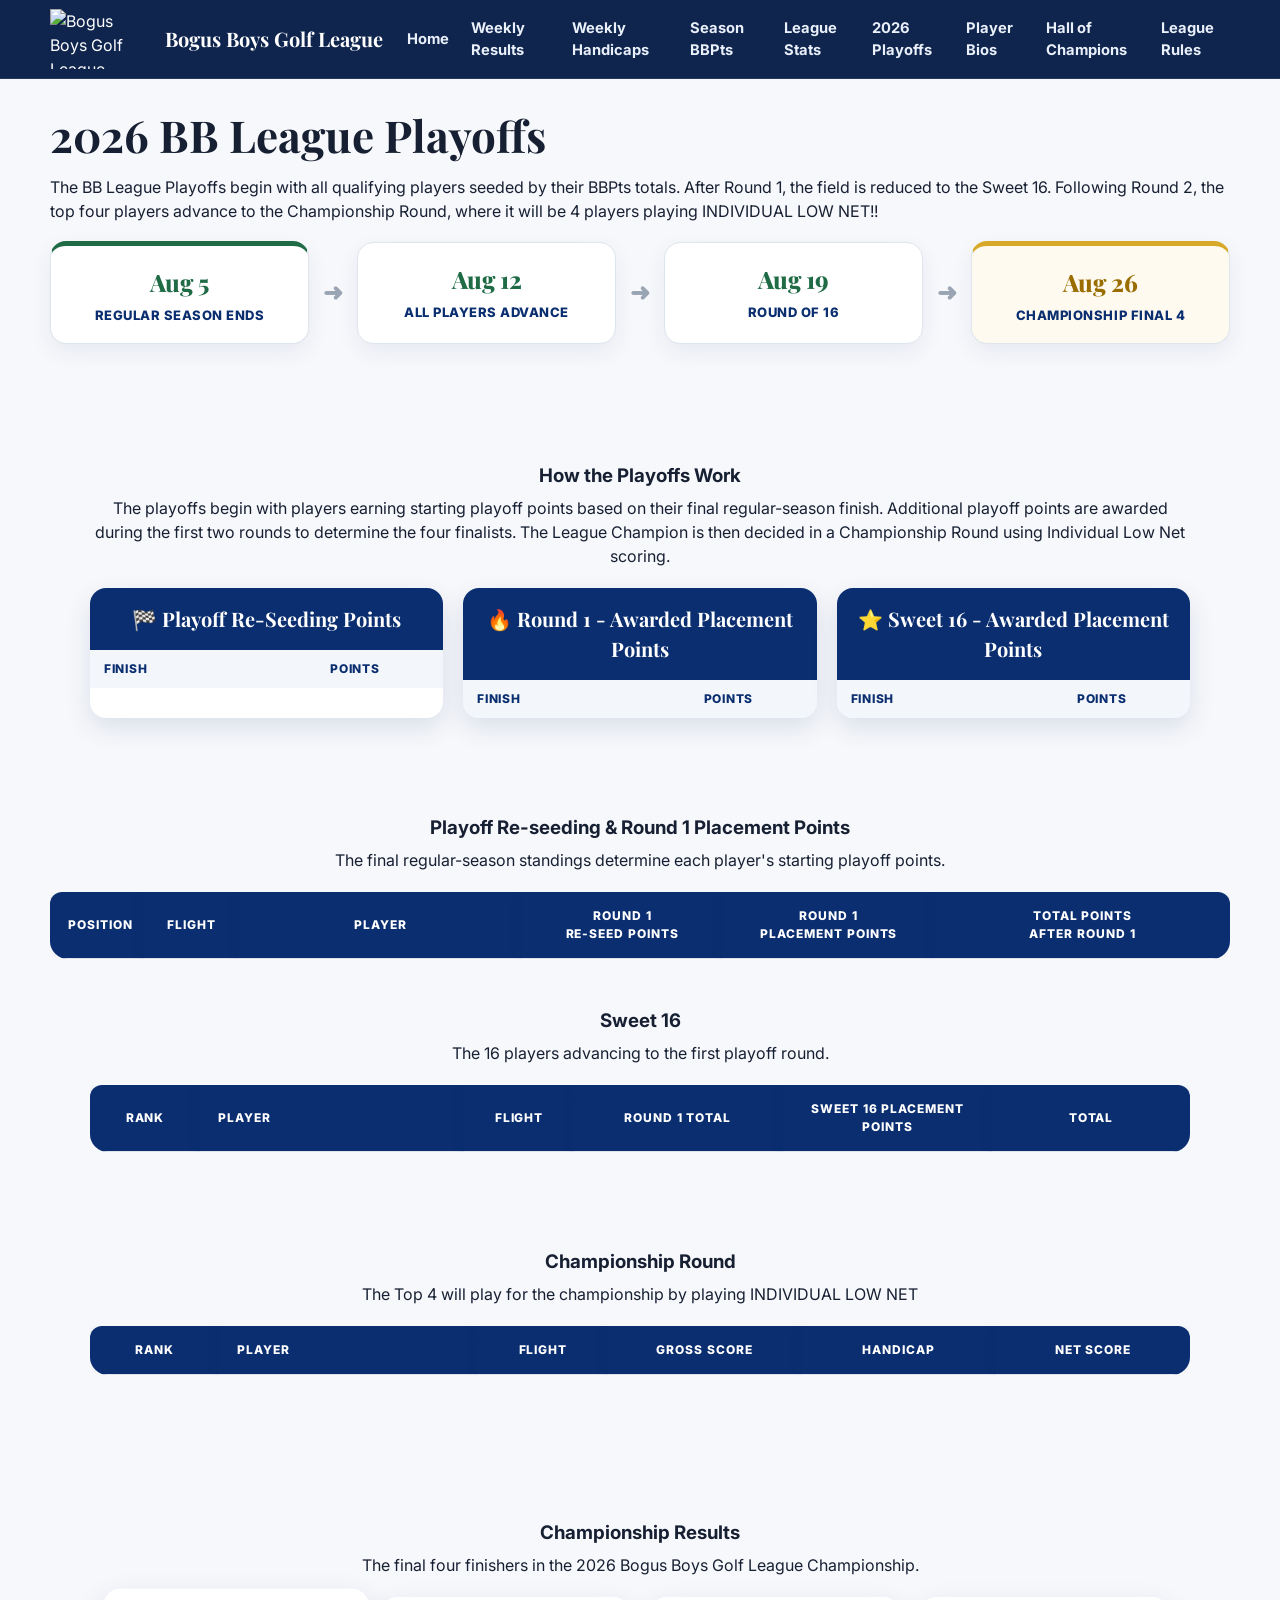
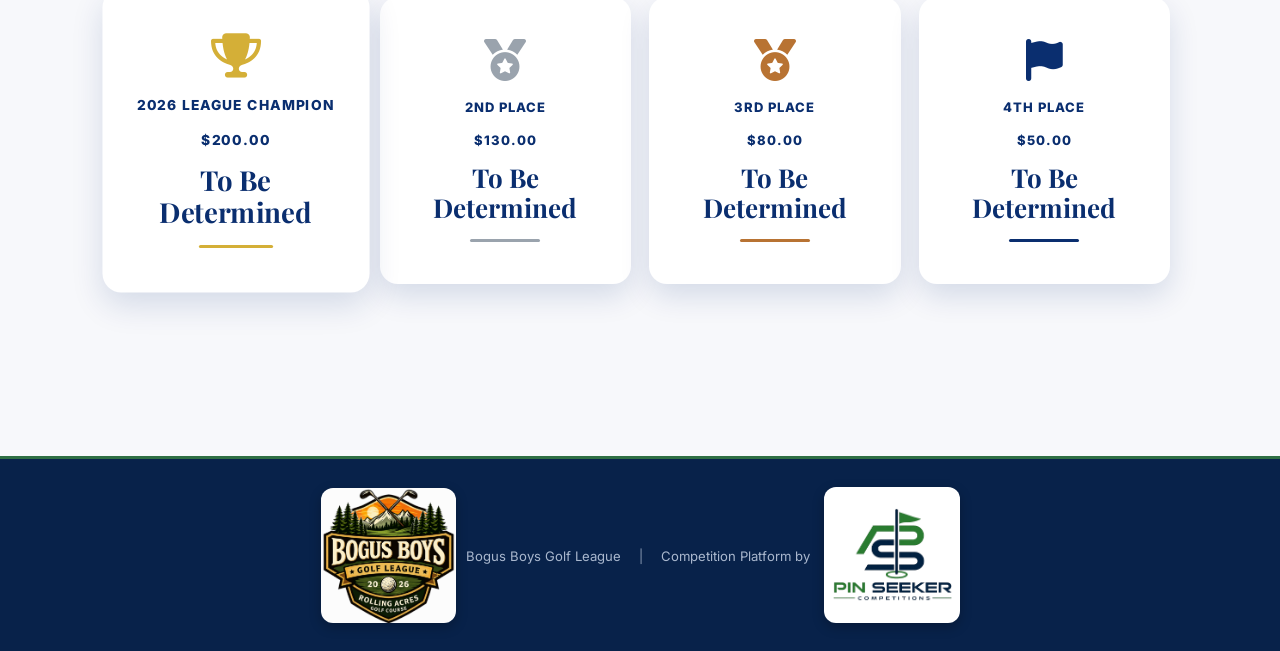
==== commit 462ec8ef: "8/3/26 playoff changes" ====
--- a/playoffs.html
+++ b/playoffs.html
@@ -104,63 +104,75 @@
 
     <div class="playoff-points-grid">
 
-        <div class="playoff-points-card">
-           <h4>🏁 Playoff Re-seeding Points</h4>
-
-            <div class="playoff-points-list">
-    <div class="playoff-points-list-head">
-        <span>Finish</span>
-        <span>Points</span>
-    </div>
-
-    <div id="reseedPointsTable" class="playoff-points-list-body"></div>
-</div>
-        </div>
-
-        <div class="playoff-points-card">
-            <h4>🔥 Round 1 - Awarded Placement Points</h4>
-
-            <div class="playoff-points-list">
-    <div class="playoff-points-list-head">
-        <span>Finish</span>
-        <span>Points</span>
-    </div>
-
-    <div id="round1PointsTable" class="playoff-points-list-body"></div>
-</div>
-        </div>
-
-        <div class="playoff-points-card">
-            <h4>⭐ Sweet 16 - Awarded Placement Points</h4>
-
-            <div class="playoff-points-list">
-    <div class="playoff-points-list-head">
-        <span>Finish</span>
-        <span>Points</span>
-    </div>
-
-    <div id="round2PointsTable" class="playoff-points-list-body"></div>
-</div>
-        </div>
-
-    </div>
+    <div class="playoff-points-card">
+        <h4>🏁 Playoff Re-Seeding Points</h4>
+
+        <div class="playoff-points-list">
+            <div class="playoff-points-list-head">
+                <span>Finish</span>
+                <span>Points</span>
+            </div>
+
+            <div id="reseedPointsTable" class="playoff-points-list-body"></div>
+        </div>
+    </div>
+
+    <div class="playoff-points-card">
+        <h4>🔥 Round 1 - Awarded Placement Points</h4>
+
+        <div class="playoff-points-list">
+            <div class="playoff-points-list-head">
+                <span>Finish</span>
+                <span>Points</span>
+            </div>
+
+            <div id="round1PointsTable" class="playoff-points-list-body"></div>
+        </div>
+    </div>
+
+    <div class="playoff-points-card">
+        <h4>⭐ Sweet 16 - Awarded Placement Points</h4>
+
+        <div class="playoff-points-list">
+            <div class="playoff-points-list-head">
+                <span>Finish</span>
+                <span>Points</span>
+            </div>
+
+            <div id="round2PointsTable" class="playoff-points-list-body"></div>
+        </div>
+    </div>
+
+</div>
 </section>
 <div class="section-heading centered-heading">
-    <h3>Playoff Re-seeding</h3>
+    <h3>Playoff Re-seeding & Round 1 Placement Points</h3>
     <p>The final regular-season standings determine each player's starting playoff points.</p>
 </div>
 
 <div class="standings-panel">
     <div class="table-wrap">
-        <table>
+        <table class="playoff-seeding-table">
+    <colgroup>
+        <col style="width:8%">
+        <col style="width:8%">
+        <col style="width:24%">
+        <col style="width:17%">
+        <col style="width:18%">
+        <col style="width:25%">
+    </colgroup>
+
+    <thead>
             <thead>
-                <<tr>
-    <th>Rank</th>
-    <th>Player</th>
-    <th>Flight</th>
-    <th class="text-right">BBPts</th>
-</tr>
-            </thead>
+    <tr>
+        <th>Position</th>
+        <th>Flight</th>
+        <th>Player</th>
+        <th>Round 1<br>Re-Seed Points</th>
+        <th>Round 1<br>Placement Points</th>
+        <th>Total Points<br>After Round 1</th>
+    </tr>
+</thead>
             <tbody id="playoffSeedingTable"></tbody>
         </table>
     </div>
@@ -192,7 +204,7 @@
             <th>Player</th>
             <th>Flight</th>
             <th>Round 1 Total</th>
-            <th>Round 2 Points</th>
+            <th>Sweet 16 Placement Points</th>
             <th>Total</th>
         </tr>
     </thead>
@@ -255,6 +267,7 @@
 
             <div class="placement-label">
                 2026 League Champion
+                <p>$200.00</p>
             </div>
 
             <div class="placement-name" id="playoffChampionName">
@@ -271,6 +284,7 @@
 
             <div class="placement-label">
                 2nd Place
+                <p>$130.00</p>
             </div>
 
             <div class="placement-name" id="playoffSecondName">
@@ -287,6 +301,7 @@
 
             <div class="placement-label">
                 3rd Place
+                <p>$80.00</p>
             </div>
 
             <div class="placement-name" id="playoffThirdName">
@@ -303,6 +318,7 @@
 
             <div class="placement-label">
                 4th Place
+                <p>$50.00</p>
             </div>
 
             <div class="placement-name" id="playoffFourthName">
--- a/css/styles.css
+++ b/css/styles.css
@@ -3518,7 +3518,7 @@
     border-bottom:1px solid #e3e8ef;
 }
 
-@media (max-width:900px){
+@media (max-width:650px){
     .playoffs-page .playoff-points-grid{
         grid-template-columns:1fr;
     }
@@ -3584,4 +3584,22 @@
 
 .playoffs-page .playoff-points-list-row{
     border-bottom:1px solid #e3e8ef;
+}
+.playoffs-page .playoff-points-split-grid{
+    width:100%;
+}
+.playoffs-page .playoff-seeding-table{
+    width:100%;
+    table-layout:fixed;
+}
+
+.playoffs-page .playoff-seeding-table th,
+.playoffs-page .playoff-seeding-table td{
+    box-sizing:border-box;
+    text-align:center;
+}
+
+.playoffs-page .playoff-seeding-table th:nth-child(6),
+.playoffs-page .playoff-seeding-table td:nth-child(6){
+    text-align:center !important;
 }
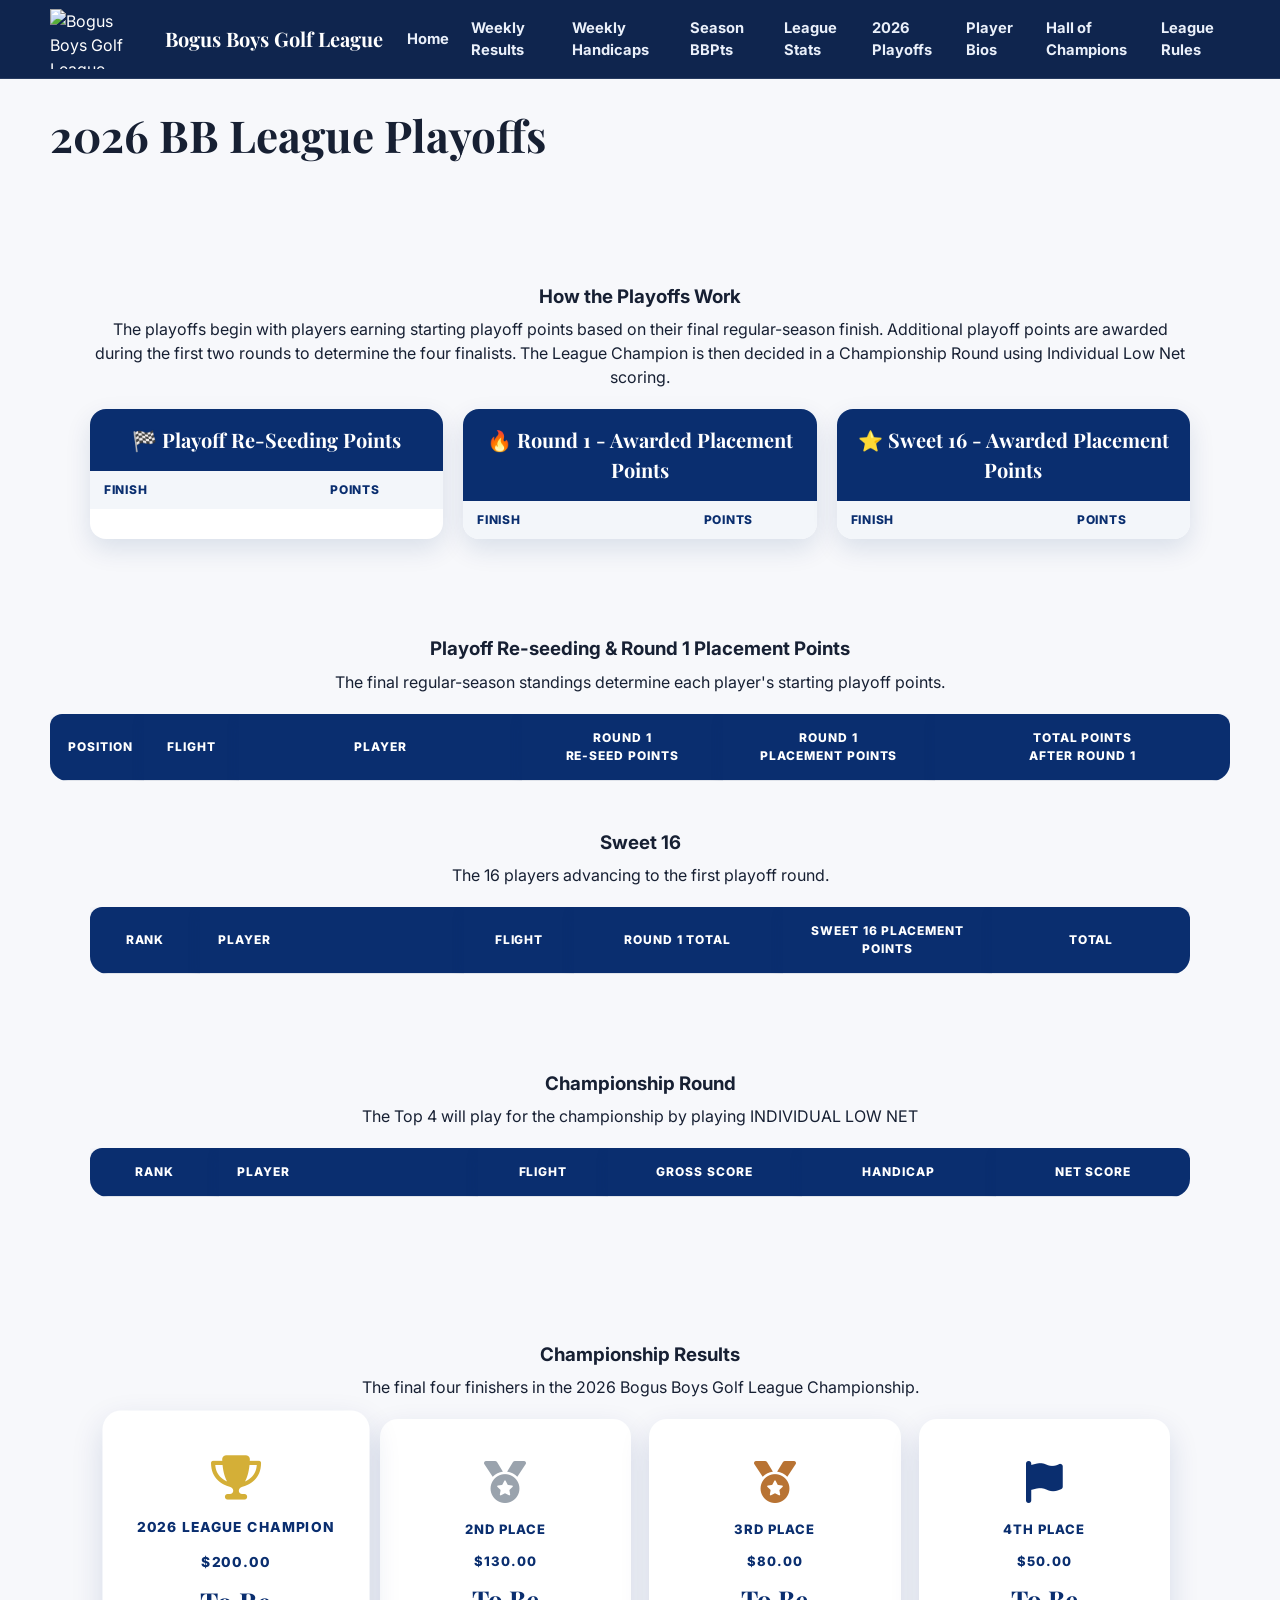
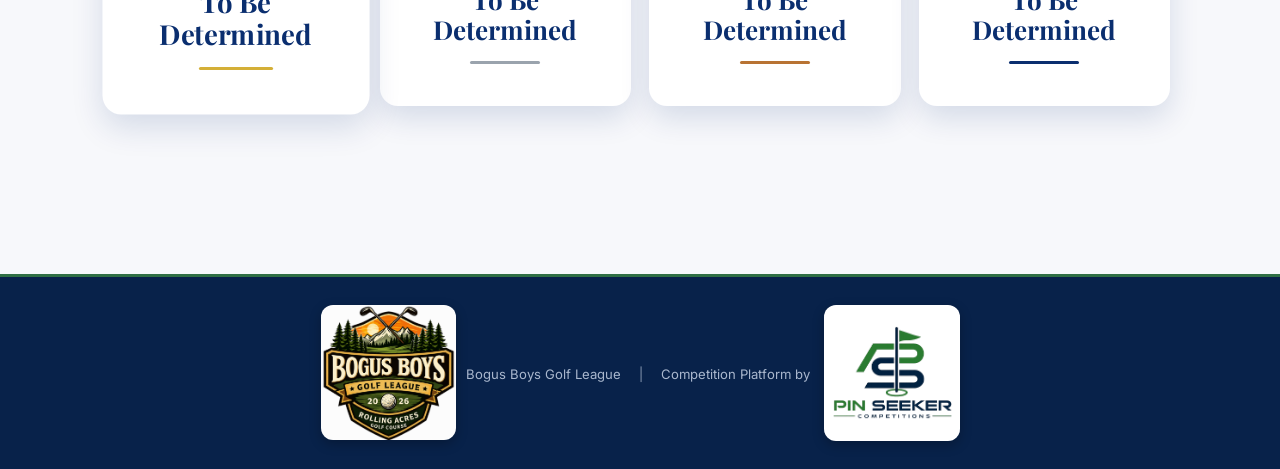
==== commit 5d730c8d: "Updated playoffs page" ====
--- a/playoffs.html
+++ b/playoffs.html
@@ -52,38 +52,7 @@
     <div class="section-heading">
         <div>
             <h2>2026 BB League Playoffs</h2>
-<p>
-    The BB League Playoffs begin with all qualifying players seeded by their BBPts totals.
-    After Round 1, the field is reduced to the Sweet 16. Following Round 2, the top four
-    players advance to the Championship Round, where it will be 4 players playing INDIVIDUAL LOW NET!!
-</p>
-            <div class="playoff-timeline">
-
-    <div class="timeline-step completed">
-        <div class="timeline-date">Aug 5</div>
-        <div class="timeline-title">Regular Season Ends</div>
-    </div>
-
-    <div class="timeline-arrow">➜</div>
-
-    <div class="timeline-step">
-        <div class="timeline-date">Aug 12</div>
-        <div class="timeline-title">All Players Advance</div>
-    </div>
-
-    <div class="timeline-arrow">➜</div>
-
-    <div class="timeline-step">
-        <div class="timeline-date">Aug 19</div>
-        <div class="timeline-title">Round of 16</div>
-    </div>
-
-    <div class="timeline-arrow">➜</div>
-
-    <div class="timeline-step championship">
-        <div class="timeline-date">Aug 26</div>
-        <div class="timeline-title">Championship Final 4</div>
-    </div>
+
 
 </div>
         </div>
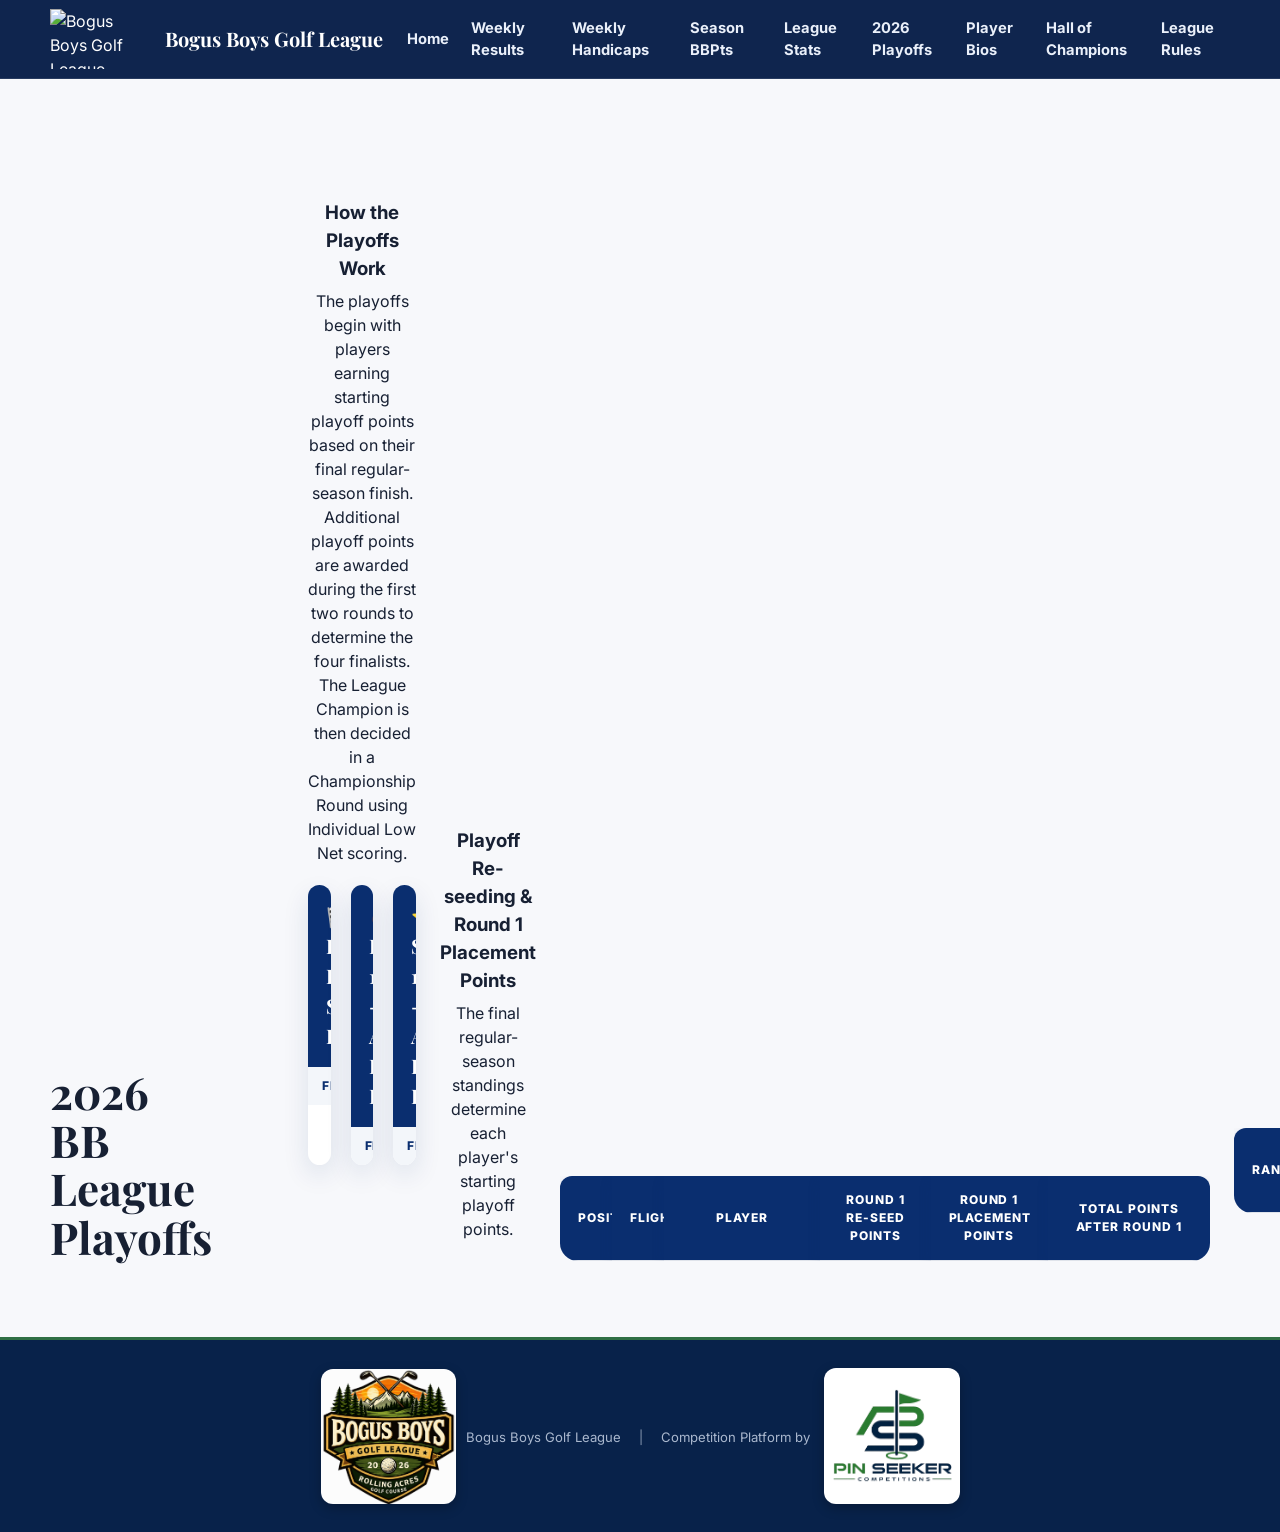
==== commit 5eb7d9ce: "Update playoffs2" ====
--- a/playoffs.html
+++ b/playoffs.html
@@ -53,11 +53,6 @@
         <div>
             <h2>2026 BB League Playoffs</h2>
 
-
-</div>
-        </div>
-
-
 </div>
 
 <div class="standings-summary">
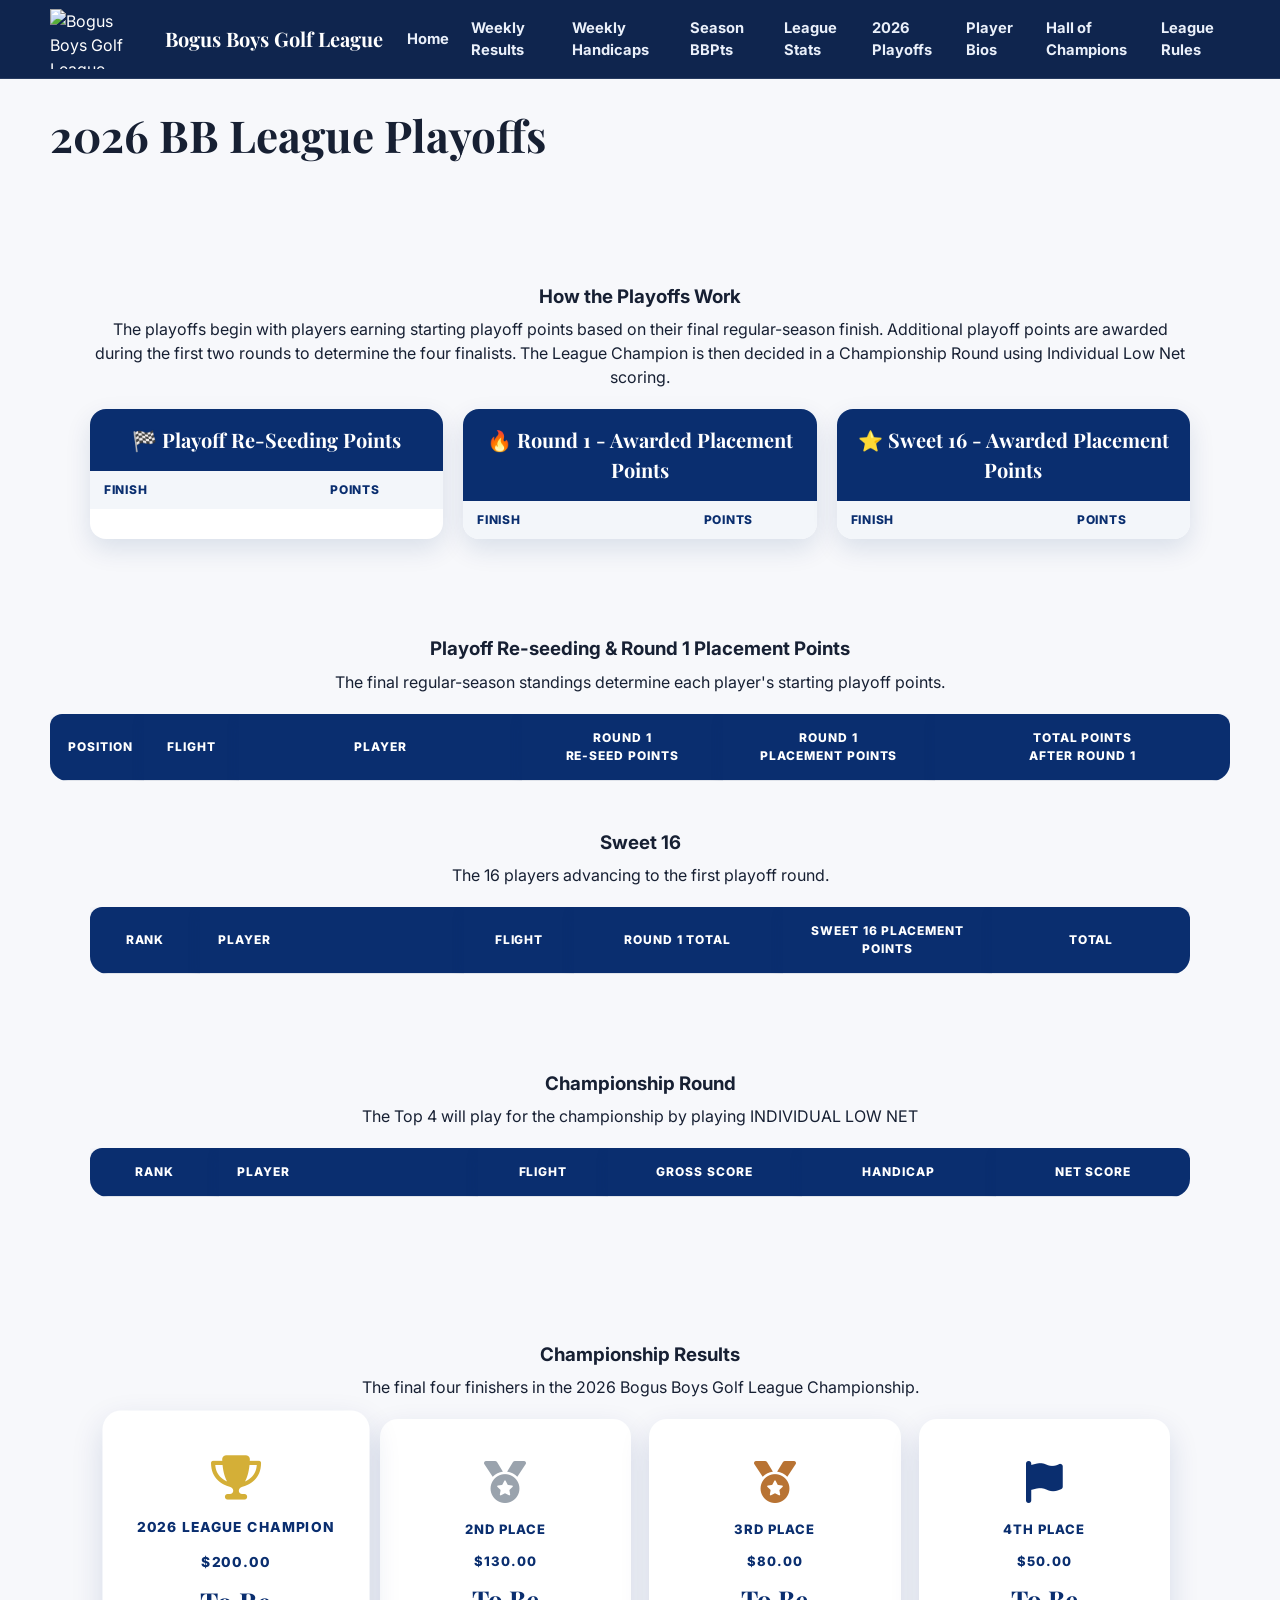
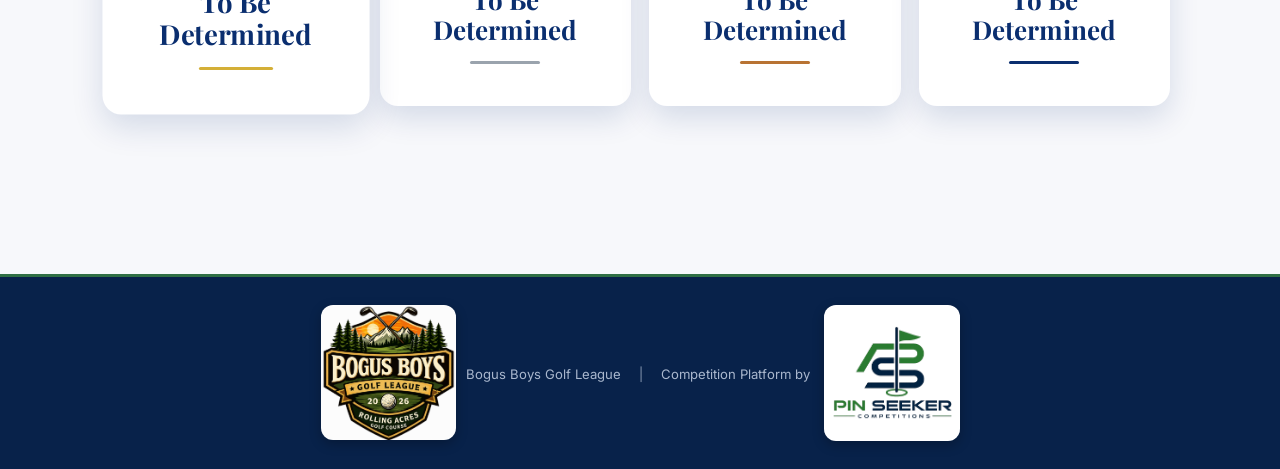
==== commit 704101ff: "Playoff redo" ====
--- a/playoffs.html
+++ b/playoffs.html
@@ -52,9 +52,9 @@
     <div class="section-heading">
         <div>
             <h2>2026 BB League Playoffs</h2>
-
-</div>
-
+</div>
+        </div>
+</div>
 <div class="standings-summary">
 
 </div>
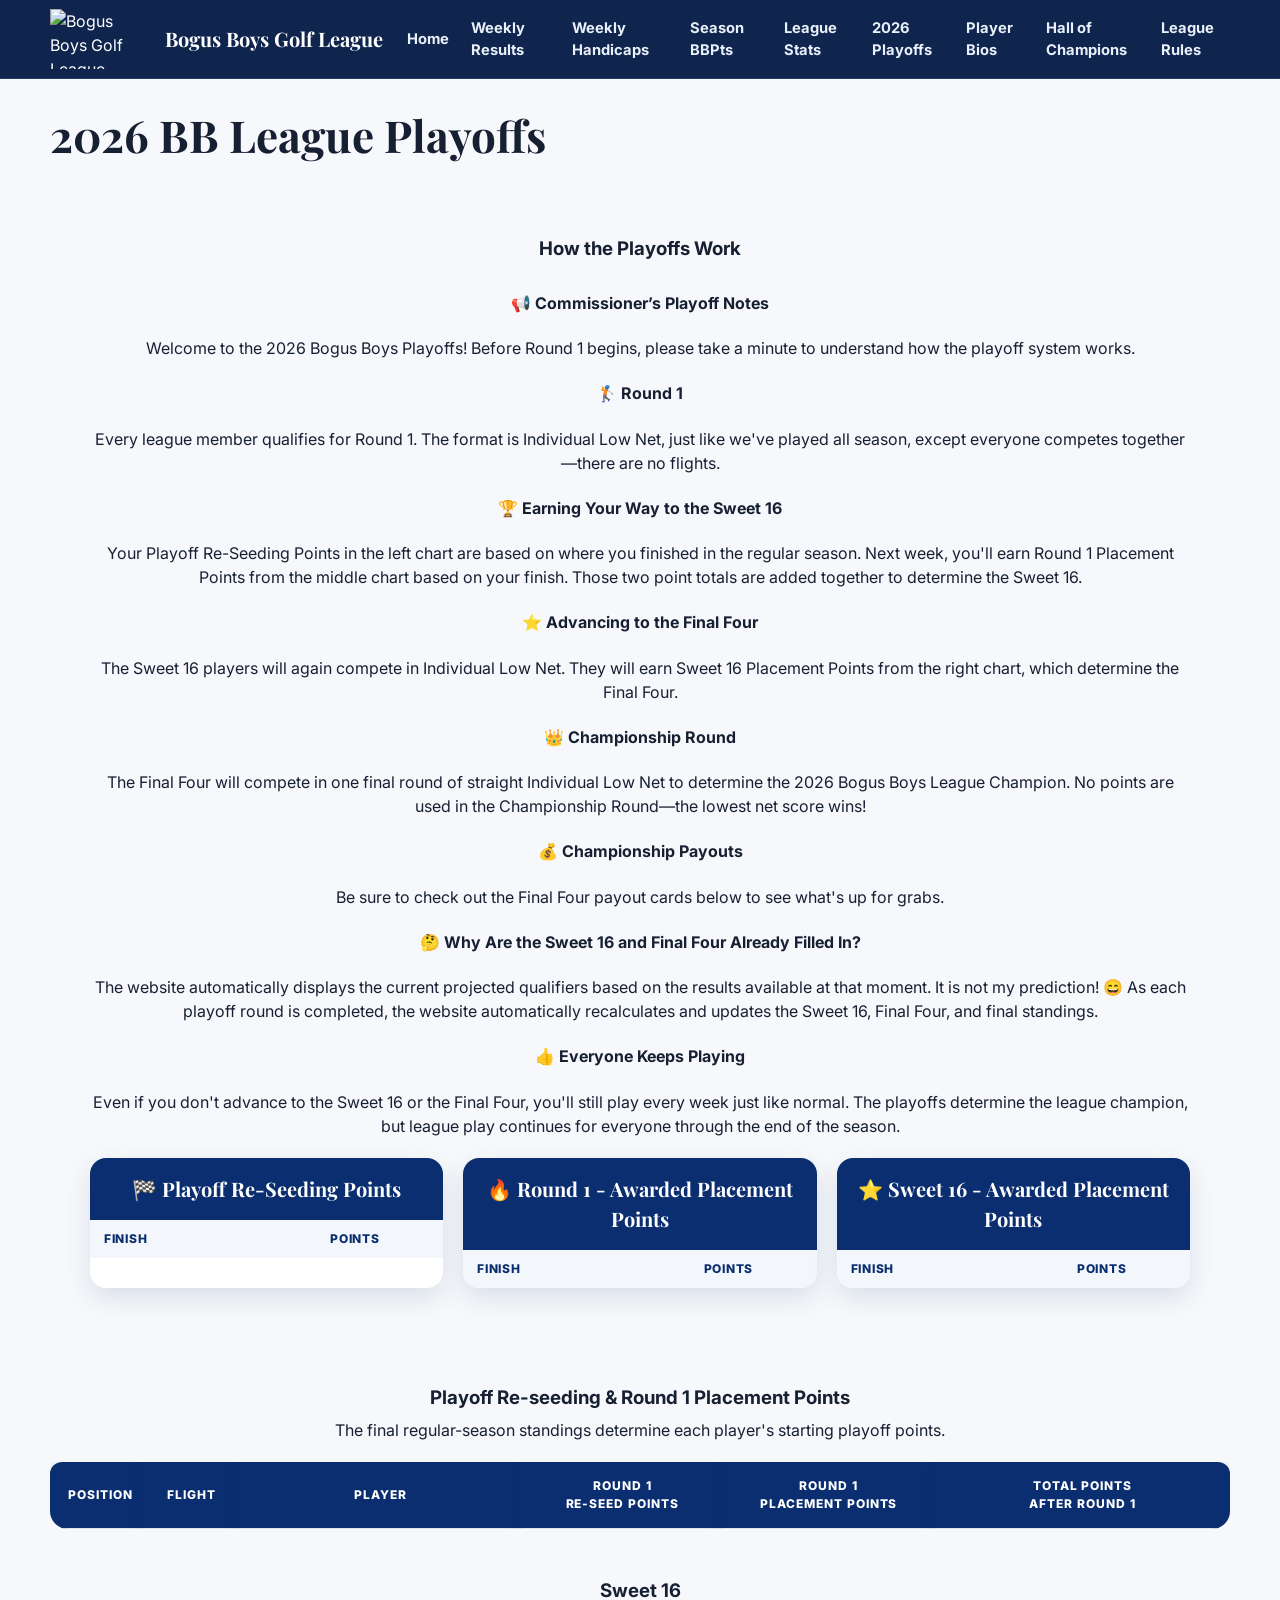
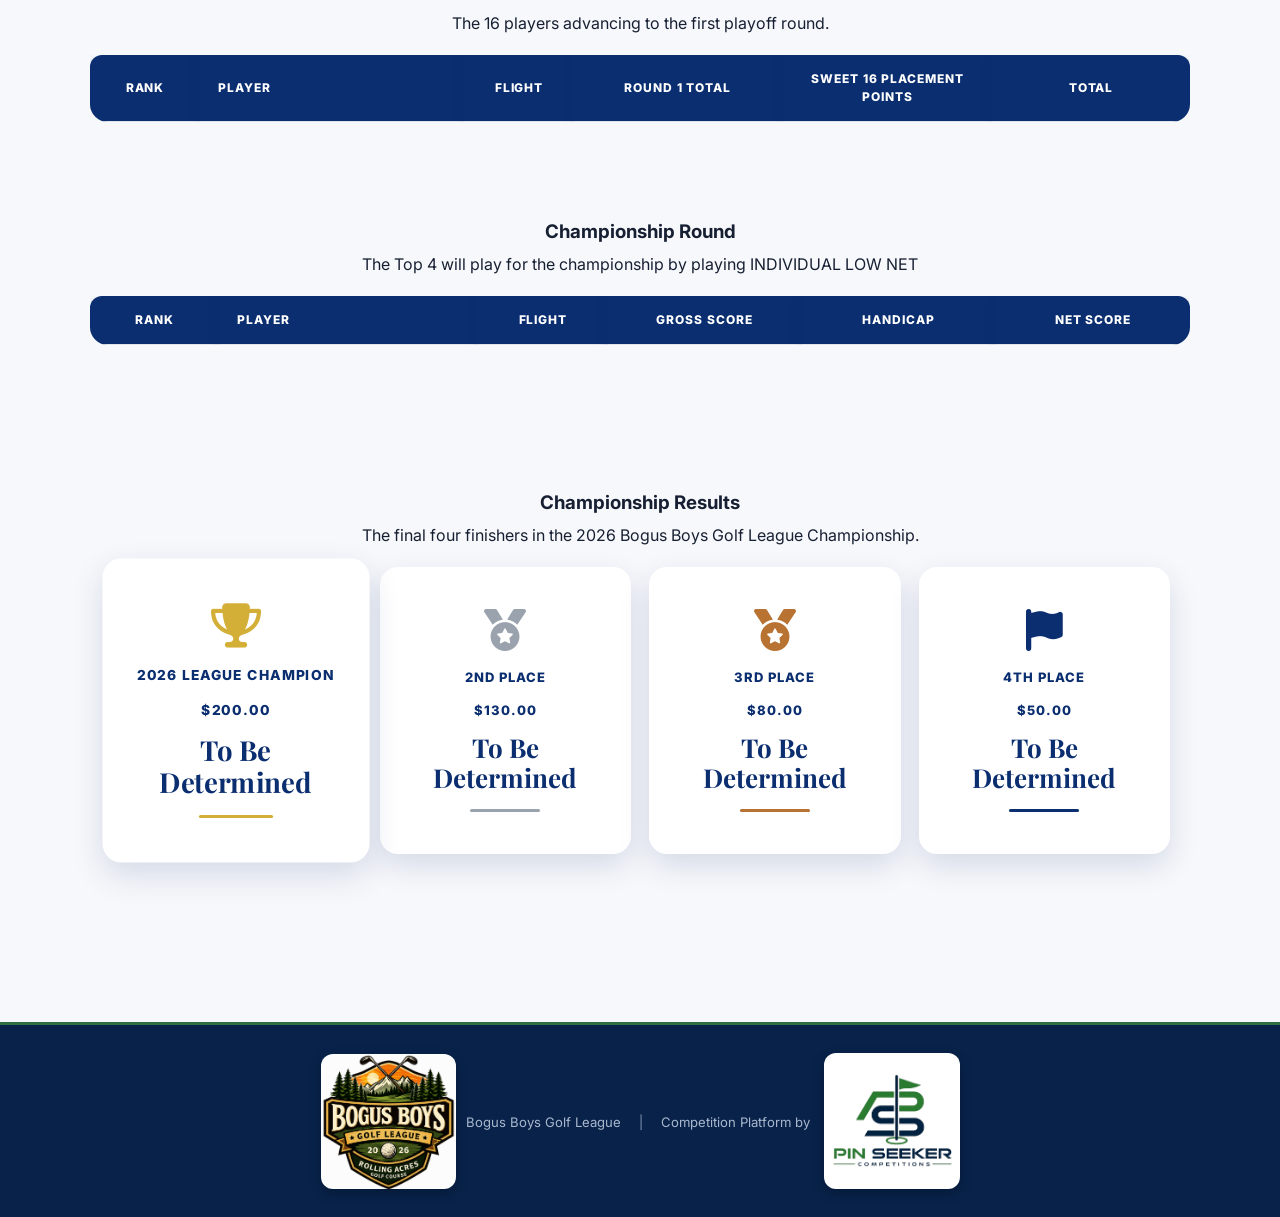
==== commit 77059c12: "playoff info1" ====
--- a/playoffs.html
+++ b/playoffs.html
@@ -55,15 +55,71 @@
 </div>
         </div>
 </div>
-<div class="standings-summary">
-
-</div>
-<section class="section playoff-points-section">
+
+<section class="section playoff-points-section" style="margin-top:0;">
     <div class="section-heading centered-heading">
         <h3>How the Playoffs Work</h3>
-<p>
-The playoffs begin with players earning starting playoff points based on their final regular-season finish. Additional playoff points are awarded during the first two rounds to determine the four finalists. The League Champion is then decided in a Championship Round using Individual Low Net scoring.
-</p>
+<div class="commissioner-playoff-notes">
+
+    <h4>📢 Commissioner’s Playoff Notes</h4>
+    <p>
+        Welcome to the 2026 Bogus Boys Playoffs! Before Round 1 begins,
+        please take a minute to understand how the playoff system works.
+    </p>
+
+    <h4>🏌️ Round 1</h4>
+    <p>
+        Every league member qualifies for Round 1. The format is Individual
+        Low Net, just like we've played all season, except everyone competes
+        together—there are no flights.
+    </p>
+
+    <h4>🏆 Earning Your Way to the Sweet 16</h4>
+    <p>
+        Your Playoff Re-Seeding Points in the left chart are based on where
+        you finished in the regular season. Next week, you'll earn Round 1
+        Placement Points from the middle chart based on your finish. Those
+        two point totals are added together to determine the Sweet 16.
+    </p>
+
+    <h4>⭐ Advancing to the Final Four</h4>
+    <p>
+        The Sweet 16 players will again compete in Individual Low Net. They
+        will earn Sweet 16 Placement Points from the right chart, which
+        determine the Final Four.
+    </p>
+
+    <h4>👑 Championship Round</h4>
+    <p>
+        The Final Four will compete in one final round of straight Individual
+        Low Net to determine the 2026 Bogus Boys League Champion. No points
+        are used in the Championship Round—the lowest net score wins!
+    </p>
+
+    <h4>💰 Championship Payouts</h4>
+    <p>
+        Be sure to check out the Final Four payout cards below to see what's
+        up for grabs.
+    </p>
+
+    <h4>🤔 Why Are the Sweet 16 and Final Four Already Filled In?</h4>
+    <p>
+        The website automatically displays the current projected qualifiers
+        based on the results available at that moment. It is not my
+        prediction! 😄 As each playoff round is completed, the website
+        automatically recalculates and updates the Sweet 16, Final Four,
+        and final standings.
+    </p>
+
+    <h4>👍 Everyone Keeps Playing</h4>
+    <p>
+        Even if you don't advance to the Sweet 16 or the Final Four, you'll
+        still play every week just like normal. The playoffs determine the
+        league champion, but league play continues for everyone through the
+        end of the season.
+    </p>
+
+</div>
     </div>
 
     <div class="playoff-points-grid">
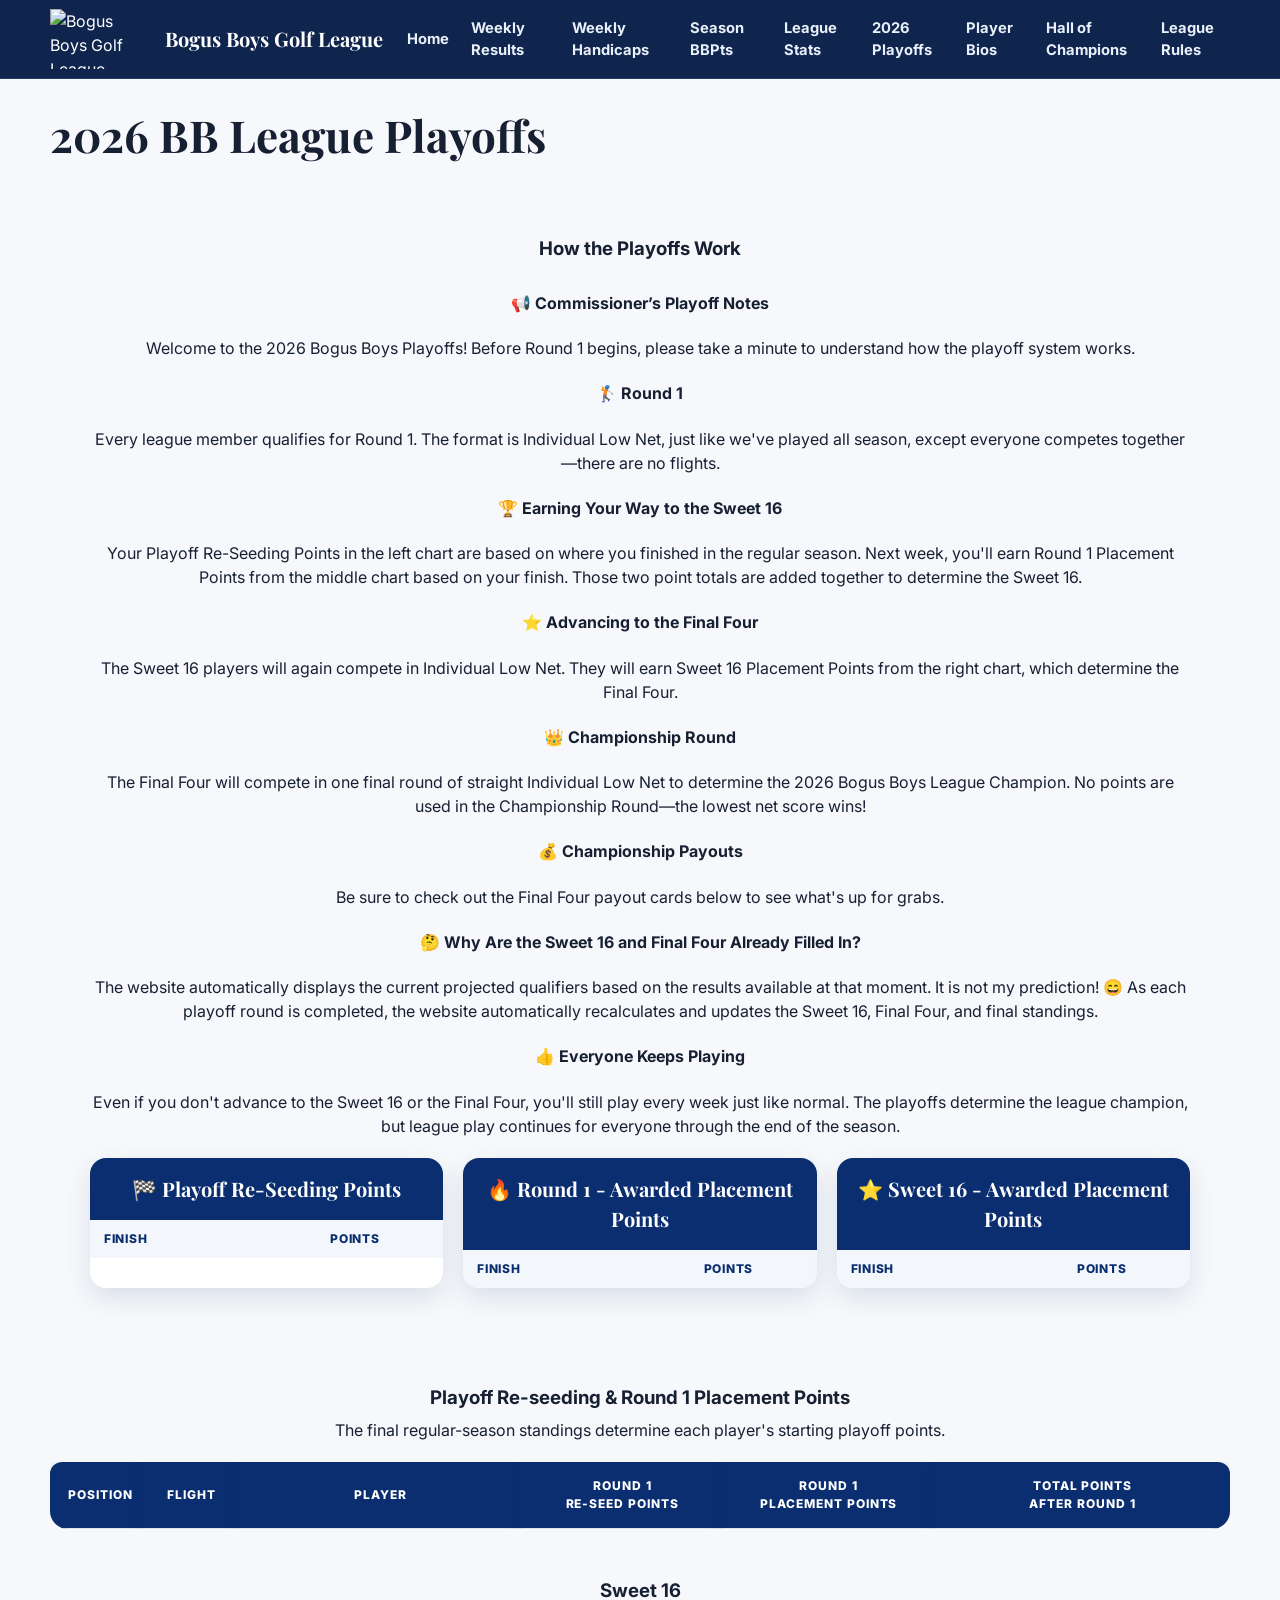
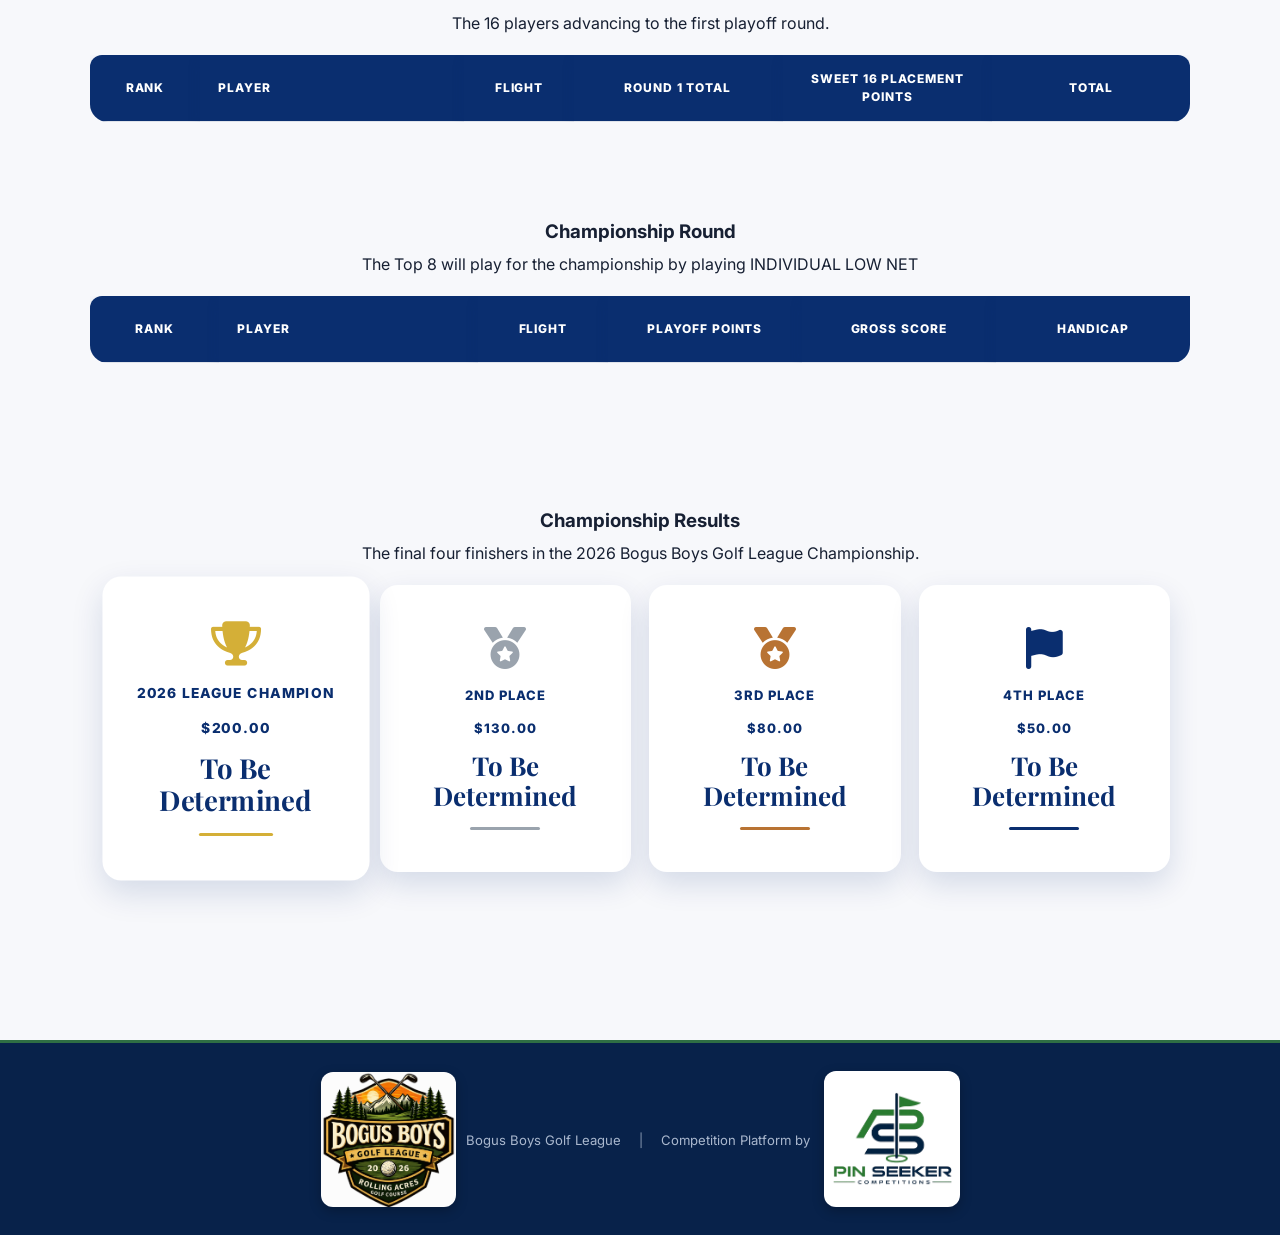
==== commit a658b8f4: "Championship changes" ====
--- a/playoffs.html
+++ b/playoffs.html
@@ -238,7 +238,7 @@
 <section class="section playoff-round">
     <div class="section-heading centered-heading">
         <h3>Championship Round</h3>
-        <p>The Top 4 will play for the championship by playing INDIVIDUAL LOW NET</p>
+        <p>The Top 8 will play for the championship by playing INDIVIDUAL LOW NET</p>
     </div>
 
     <div class="standings-panel">
@@ -255,13 +255,14 @@
 
     <thead>
         <tr>
-            <th>Rank</th>
-            <th>Player</th>
-            <th>Flight</th>
-            <th>Gross Score</th>
-            <th>Handicap</th>
-            <th>Net Score</th>
-        </tr>
+    <th>Rank</th>
+    <th>Player</th>
+    <th>Flight</th>
+    <th>Playoff Points</th>
+    <th>Gross Score</th>
+    <th>Handicap</th>
+    <th>Net Score</th>
+</tr>
     </thead>
 
     <tbody id="championshipTable"></tbody>
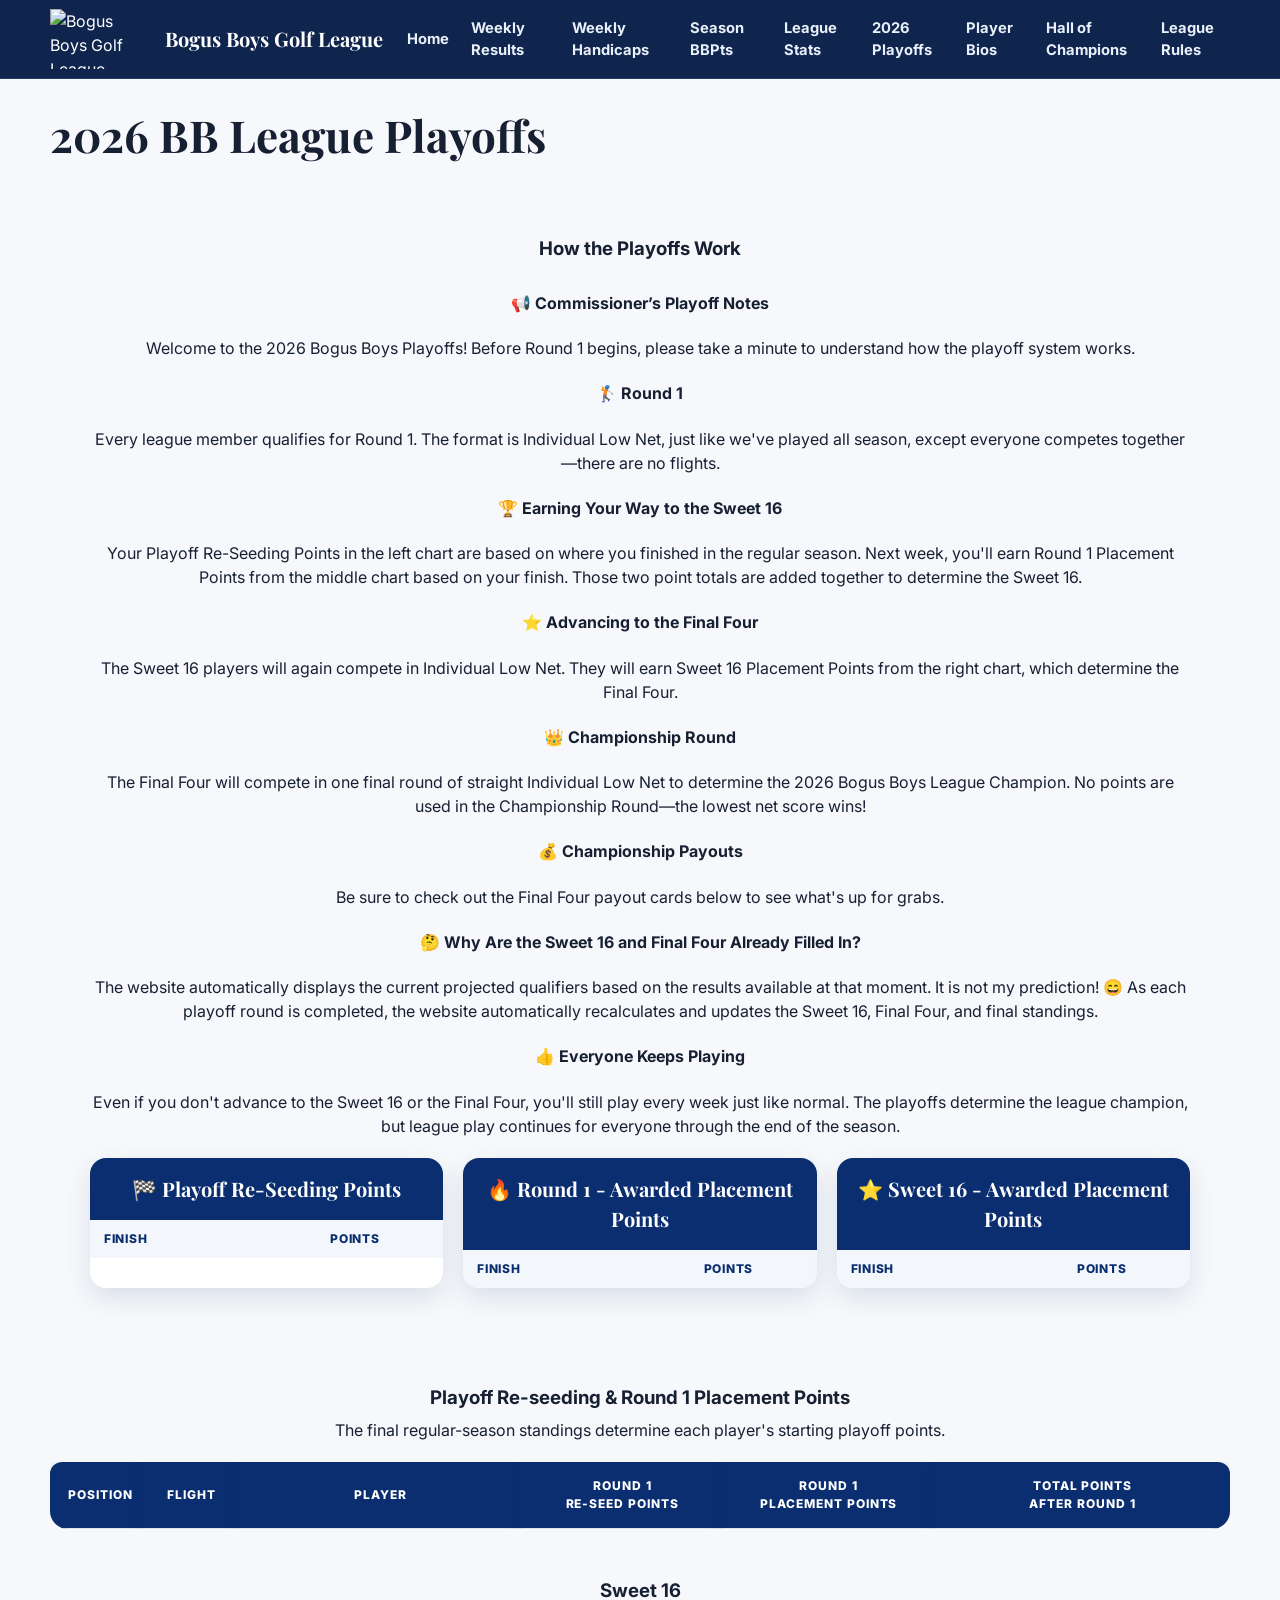
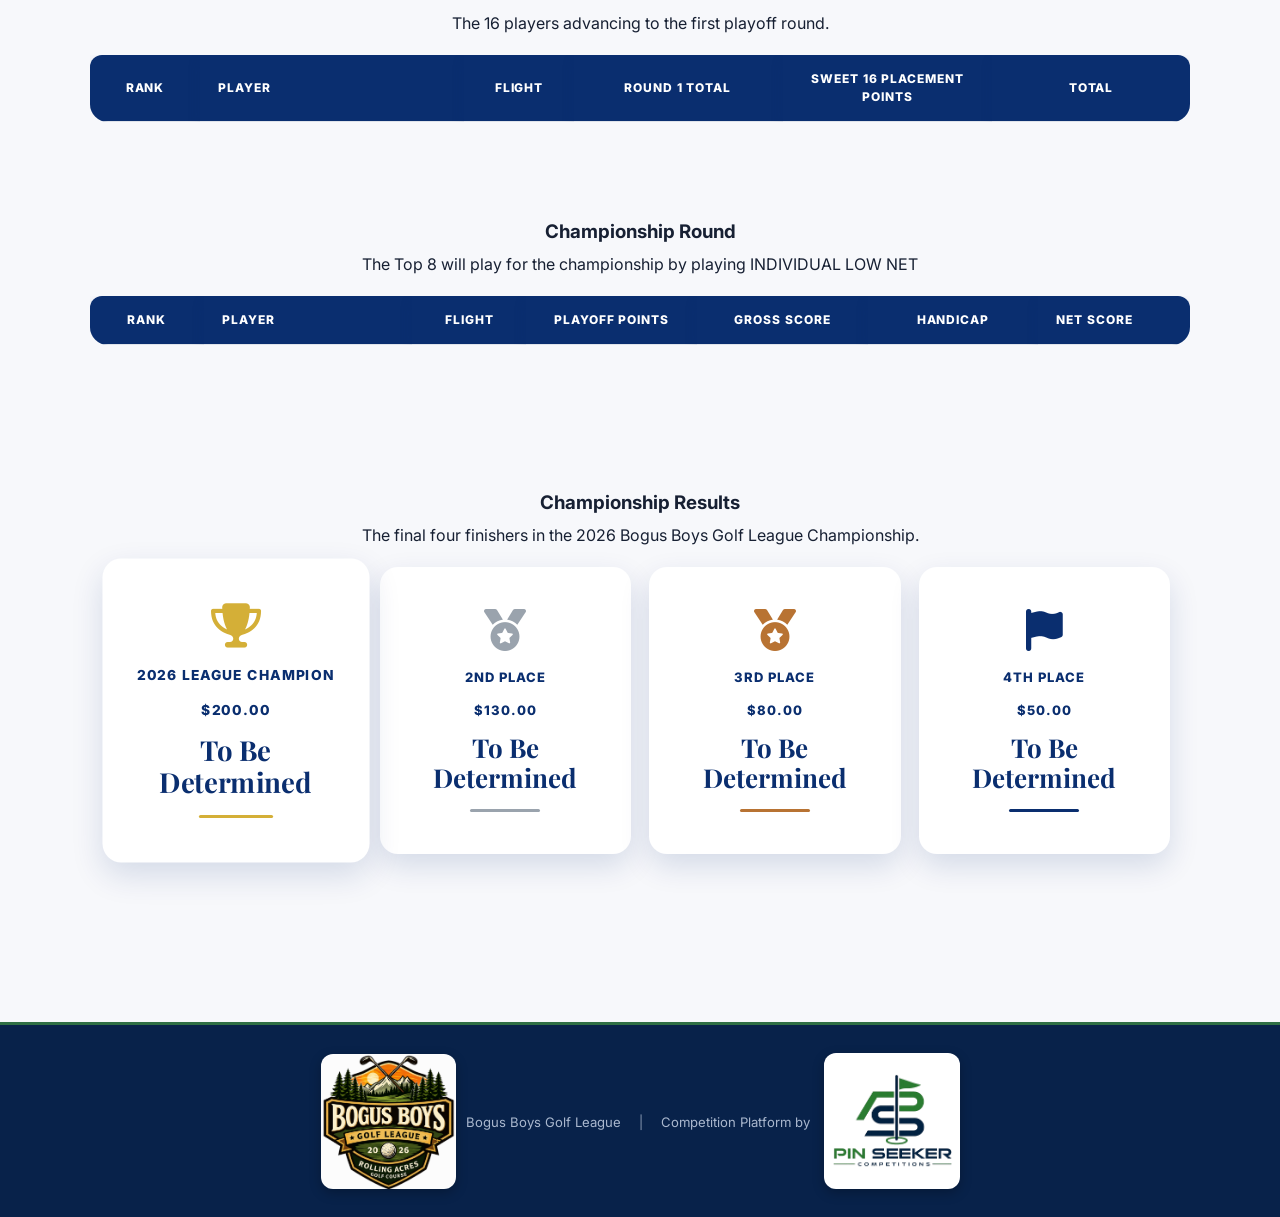
==== commit cb270485: "Championship chart change" ====
--- a/playoffs.html
+++ b/playoffs.html
@@ -245,13 +245,14 @@
         <div class="table-wrap">
             <table class="championship-table">
     <colgroup>
-        <col class="champ-rank">
-        <col class="champ-player">
-        <col class="champ-flight">
-        <col class="champ-gross">
-        <col class="champ-handicap">
-        <col class="champ-net">
-    </colgroup>
+    <col class="champ-rank">
+    <col class="champ-player">
+    <col class="champ-flight">
+    <col class="champ-points">
+    <col class="champ-gross">
+    <col class="champ-handicap">
+    <col class="champ-net">
+</colgroup>
 
     <thead>
         <tr>
--- a/css/styles.css
+++ b/css/styles.css
@@ -3146,27 +3146,31 @@
 }
 
 .playoffs-page .championship-table .champ-rank{
-    width:12%;
+    width:10%;
 }
 
 .playoffs-page .championship-table .champ-player{
-    width:24%;
+    width:18%;
 }
 
 .playoffs-page .championship-table .champ-flight{
-    width:12%;
+    width:10%;
+}
+
+.playoffs-page .championship-table .champ-points{
+    width:16%;
 }
 
 .playoffs-page .championship-table .champ-gross{
-    width:18%;
+    width:16%;
 }
 
 .playoffs-page .championship-table .champ-handicap{
+    width:14%;
+}
+
+.playoffs-page .championship-table .champ-net{
     width:16%;
-}
-
-.playoffs-page .championship-table .champ-net{
-    width:18%;
 }
 
 .playoffs-page .championship-table th,
